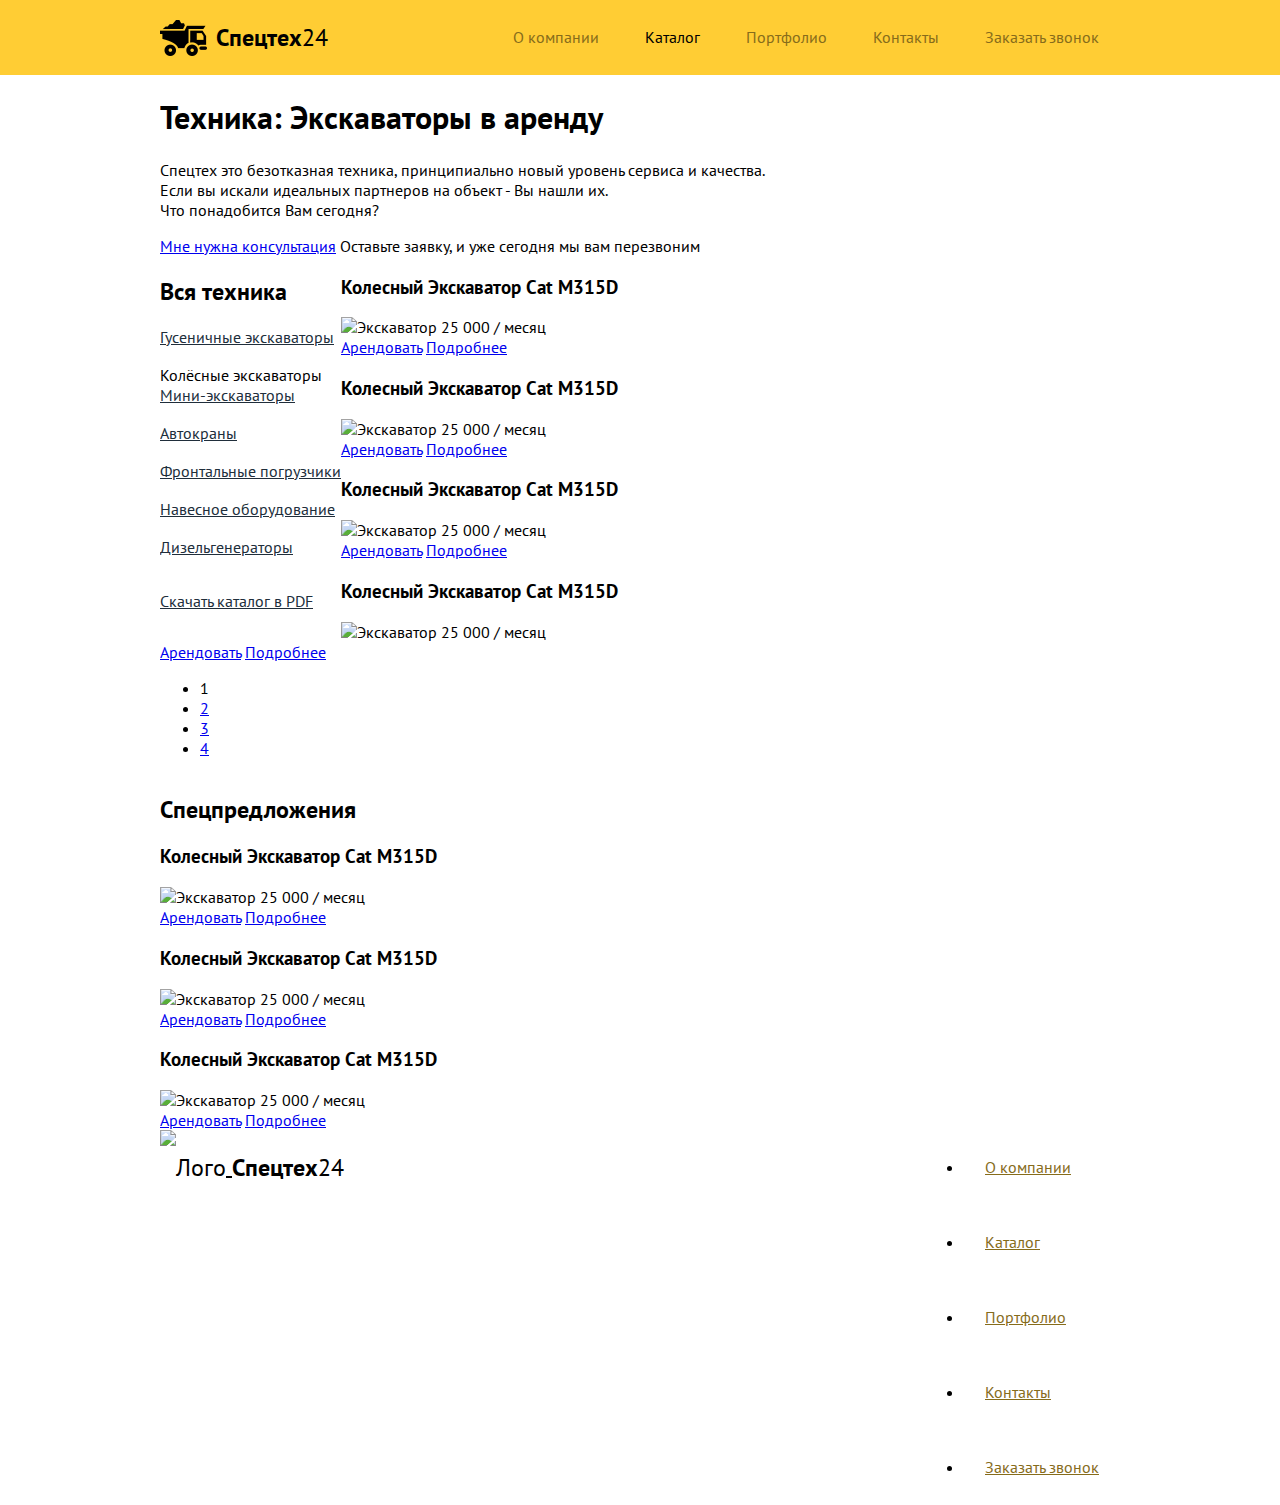
==== catalog.html @ e5db98d4 "rename contacts" ====
<!DOCTYPE html>
<html lang="en">
<head>
  <meta charset="UTF-8">
  <title>Index</title>
  <link rel="stylesheet" type="text/css" href="css/normalize.css">
  <link rel="stylesheet" type="text/css" href="css/style.css">
  <link href='https://fonts.googleapis.com/css?family=PT+Sans:400,700&subset=latin,cyrillic-ext' rel='stylesheet' type='text/css'>
</head>
<body>
	<header class="page-header">
		<div class="container">
			<a href="#" class="logo">
				<img class="logo-img" src="img/truck-logo.png" height="36" width="47" alt="Лого" />
      			<span class="logo-brand"><b>Спецтех</b>24</span>
			</a>
			<nav class="main-nav">
				<ul>
					<li><a href="#">О компании</a></li>
					<li><a href="#" class="link-active">Каталог</a></li>
					<li><a href="#">Портфолио</a></li>
					<li><a href="#">Контакты</a></li>
					<li><a href="#" class="btn btn-call">Заказать звонок</a></li>
				</ul>
			</nav>
		</div>
</header>
<main>
<div class="price-head">
	<div class="container">
		<h1 class="price-title">Техника: Экскаваторы в аренду</h1>
      	<p class="price-description">Спецтех это безотказная техника, принципиально новый уровень сервиса и качества.<br>
       		Если вы искали идеальных партнеров на объект - Вы нашли их.<br>
      		Что понадобится Вам сегодня?</p>
      	<a href="#" class="price-head-btn">Мне нужна консультация</a>
      	<span class="price-head-btn-subtext">Оставьте заявку, и уже сегодня мы вам перезвоним</span>
	</div>
</div>

<div class="price">
	<div class="container">
      <aside class="technic-menu">
        <h2 class="subtitle">Вся техника</h2>
        <ul>
          <li><a href="#">Гусеничные экскаваторы</a></li>
          <li><span class="link-active">Колёсные экскаваторы</span></li>
          <li><a href="#">Мини-экскаваторы</a></li>
          <li><a href="#">Автокраны</a></li>
          <li><a href="#">Фронтальные погрузчики</a></li>
          <li><a href="#">Навесное оборудование</a></li>
          <li><a href="#">Дизельгенераторы</a></li>
        </ul>
        <a href="#" class="technic-menu-btn">Скачать каталог в PDF</a>
      </aside>
      <div class="price-items">
      	<section class="price-item">
      		<h3 class="price-item-title">Колесный Экскаватор Cat M315D</h3>
          	<img src="#" alt="Экскаватор" class="sale-item-photo" />
          	<span class="price-item-price">25 000 </span><span class="price-item-price-m">/ месяц</span>
          	<div class="price-item-buttons">
          		<a href="#" class="price-item-btn1">Арендовать</a>
              	<a href="#" class="price-item-btn2">Подробнее</a>
          	</div>
      	</section>
        <section class="price-item">
      		<h3 class="price-item-title">Колесный Экскаватор Cat M315D</h3>
          	<img src="#" alt="Экскаватор" class="sale-item-photo" />
          	<span class="price-item-price">25 000 </span><span class="price-item-price-m">/ месяц</span>
          	<div class="price-item-buttons">
          		<a href="#" class="price-item-btn1">Арендовать</a>
              	<a href="#" class="price-item-btn2">Подробнее</a>
          	</div>
      	</section>
        <section class="price-item tag-new">
      		<h3 class="price-item-title">Колесный Экскаватор Cat M315D</h3>
          	<img src="#" alt="Экскаватор" class="sale-item-photo" />
          	<span class="price-item-price">25 000 </span><span class="price-item-price-m">/ месяц</span>
          	<div class="price-item-buttons">
          		<a href="#" class="price-item-btn1">Арендовать</a>
              	<a href="#" class="price-item-btn2">Подробнее</a>
          	</div>
      	</section>
        <section class="price-item">
      		<h3 class="price-item-title">Колесный Экскаватор Cat M315D</h3>
          	<img src="#" alt="Экскаватор" class="sale-item-photo" />
          	<span class="price-item-price">25 000 </span><span class="price-item-price-m">/ месяц</span>
          	<div class="price-item-buttons">
          		<a href="#" class="price-item-btn1">Арендовать</a>
              	<a href="#" class="price-item-btn2">Подробнее</a>
          	</div>
      	</section>
      </div>
      <div class="nav-price">
      	<ul>
      		<li><span class="link-active">1</span></li>
      		<li><a href="#">2</a></li>
      		<li><a href="#">3</a></li>
      		<li><a href="#">4</a></li>
      	</ul>
      </div> 
	</div>
</div>

<div class="sale">
	<div class="container">
		<h2 class="sale-title">Спецпредложения</h2>
      	<div class="sale-items">
      		<section class="sale-item tag-sale">
      			<h3 class="price-item-title">Колесный Экскаватор Cat M315D</h3>
              	<img src="#" alt="Экскаватор" class="sale-item-photo" />
              	<span class="price-item-price">25 000 </span><span class="price-item-price-m">/ месяц</span>
              	<div class="price-item-buttons">
          			<a href="#" class="price-item-btn1">Арендовать</a>
              		<a href="#" class="price-item-btn2">Подробнее</a>
          		</div>
      		</section>
          <section class="sale-item">
      			<h3 class="price-item-title">Колесный Экскаватор Cat M315D</h3>
              	<img src="#" alt="Экскаватор" class="sale-item-photo" />
              	<span class="price-item-price">25 000 </span><span class="price-item-price-m">/ месяц</span>
              	<div class="price-item-buttons">
          			<a href="#" class="price-item-btn1">Арендовать</a>
              		<a href="#" class="price-item-btn2">Подробнее</a>
          		</div>
      		</section>
          <section class="sale-item">
      			<h3 class="price-item-title">Колесный Экскаватор Cat M315D</h3>
              	<img src="#" alt="Экскаватор" class="sale-item-photo" />
              	<span class="price-item-price">25 000 </span><span class="price-item-price-m">/ месяц</span>
              	<div class="price-item-buttons">
          			<a href="#" class="price-item-btn1">Арендовать</a>
              		<a href="#" class="price-item-btn2">Подробнее</a>
          		</div>
      		</section>
      	</div>
	</div>
</div>
</main>

<footer class="page-footer">
	<div class="container">
		<a href="" class="logo">
			<img src="#" alt="Лого" class="logo-img-footer">
			<span class="logo-brand-footer">
				<b>Спецтех</b>24
			</span>
		</a>
		<nav class="main-nav">
			<ul>
				<li><a href="#">О компании</a></li>
				<li><a href="#">Каталог</a></li>
				<li><a href="#">Портфолио</a></li>
				<li><a href="#">Контакты</a></li>
				<li><a href="#" class="btn-order">Заказать звонок</a></li>
			</ul>
		</nav>
	</div>
</footer>
</body>
</html>
---- css/style.css ----
body {
    font-family: PT Sans;
}

header {
    background-color: #ffcd34;
}

.container {
    width: 960px;
    margin: 0 auto;
    overflow: hidden;
}

.logo {
    float: left;
    font-size: 24px;
    color: black;	
}

header a {
    text-decoration: none;
    color: black;
}

.logo img,
.logo span {
    display: inline-block;
    vertical-align: middle;	
    line-height: 75px;
}

.main-nav ul {
    margin: 0;
}

.logo-img {
    margin-right: 3px;
}

.main-nav {
    float: right;
}

header li {
    display: inline-block;
}

.main-nav li a {
    padding: 15px 19px;
    border: 2px solid transparent;
    line-height: 75px;
    color: #866c1b;
}

.main-nav li a:hover {
    border: 2px solid #bc9d36;
    color: black;
}

.main-nav li a:active {
    border: 2px solid #796e38;
    color: black;
}

.main-nav li .link-active {
    color: black;
}

.btn {
    padding: 18px 27px;

}

.btn-catalog {
    background-color: #ffe184;
    color: black !important;
}

.btn-catalog:hover {
    border: 2px solid transparent !important; 
    background-color: #ffecb2;	
}

.btn-catalog:active {
    background-color: #f6bf16;
}



.promo {
    background-image: url(../img/bgpromo.jpg) !important;
    background-repeat: no-repeat;
    -webkit-background-size: cover;
    background-size: cover;
    text-align: center;
    padding: 137px 0 117px;
}

.promo-slogan{
    font-size: 44px;
    color: white;
    text-transform: uppercase;
    font-weight: bold;
    margin: 0;
}

.promo-title {
    font-size: 20px;
    color: #cfcecc;
    font-weight: normal;
    margin: 0;
    margin-top: 20px;
    margin-bottom: 32px;
}

.btn-promo {
    color: white;
    text-decoration: none;
    font-weight: bold;
    padding: 12px 75px 12px 13px;
    border: 3px solid #ffcd34;
    background-image: url(../img/arrow_right_icon.png);
    background-repeat: no-repeat;
    background-position: 90% 50%;
    display: inline-block;
}

.btn-promo:hover {
    border: 3px solid #ffd966;
}

.btn-promo:active {
    border: 3px solid #ffe390;
}

.consult {
    padding: 27px 0 40px;
    background-color: #202e3b;
}

.consult-title {
    margin: 0;
    font-weight: normal;
    color: #ffcd34;
    margin-bottom: 30px;
}

.consult input {
    width: 198px;
    height: 42px;
    color: white;
    background-color: #202e3b;
    border: 2px solid #ffcd34;
    padding-left: 20px;
    margin-right: 20px
}

.btn-consult {
    padding: 13px 18px;
    background-color: #ffcd34;
    color: black;
}

.btn-consult:hover {
    background-color: #ffd966;
}

.btn-consult:active {
    background-color: #f6bf16;
}

.features {
    padding: 32px 0;
}

.features-item {
    width: 23.2%;
    margin-right: 20px;
    float: left;
    padding-left: 60px;
    font-size: 13px;
    -webkit-box-sizing: border-box;
    -moz-box-sizing: border-box;
    box-sizing: border-box;
}

.features-item:last-child {
    margin-right: 0;
}

.features-item-tool {
    background-image: url(../img/feat1.png);
    background-repeat: no-repeat;
    background-position: 0 50%;
}

.features-item-work {
    background-image: url(../img/feat2.png);
    background-repeat: no-repeat;
    background-position: 0 50%;
}

.features-item-fencing {
    background-image: url(../img/feat3.png);
    background-repeat: no-repeat;
    background-position: 0 50%;
}

.features-item-workman {
    background-image: url(../img/feat4.png);
    background-repeat: no-repeat;
    background-position: 0 50%;
}

.technic {
	background-color: #f3f3f3;
	padding: 20px 0 55px;
}

.technic-menu {
	display: inline-block;
	float: left;
}

.technic-menu ul {
	padding: 0;
}

.technic-menu a {
	list-style-type: none;
	color: #202e3b;
	font-size: 16px;
	margin-bottom: 18px;
	display: inline-block;
}

.deals {
	display: inline-block;
	vertical-align: top;
}

.deals-table li:first-child {
	margin: 126px;
}

.about {
	background-color: #202e3b;
	padding: 30px 0;
}

.about .subtitle {
	color: white;
}

/*!Жирность!!!*/
.about-number-normal {
	text-decoration: none;
}

.about-number {
	float: left;
	display: inline-block;
}

.about ul {
	padding: 0;
}

.about li {
	list-style-type: none;
}
/*Отсупы!!!*/
.about-digit {
	color: #f1b132;
	font-size: 38px;
	font-weight: bold;
	margin-right: 20px;
	padding-bottom: 11px;
}

.about li {
	color: #525b63;
	font-size: 18px;
	vertical-align: middle;
	font-weight: bold;
}

.about-number {
	display: inline-block;
	float: left;
	margin-right: 55px;
}
/*Проблема с расположением*/
.about-reviews img {
	float: left;
	margin-right: 23px;
	margin-bottom: 40px;
}

.about-reviews blockquote {
	color: white;
	font-style: italic;
}

.about-reviews cite {
	margin-top: 10px;
	color: #f1b132;
	font-weight: bold;
	font-style: normal;
	display: inline-block;
}

.about-reviews-item {
	
}
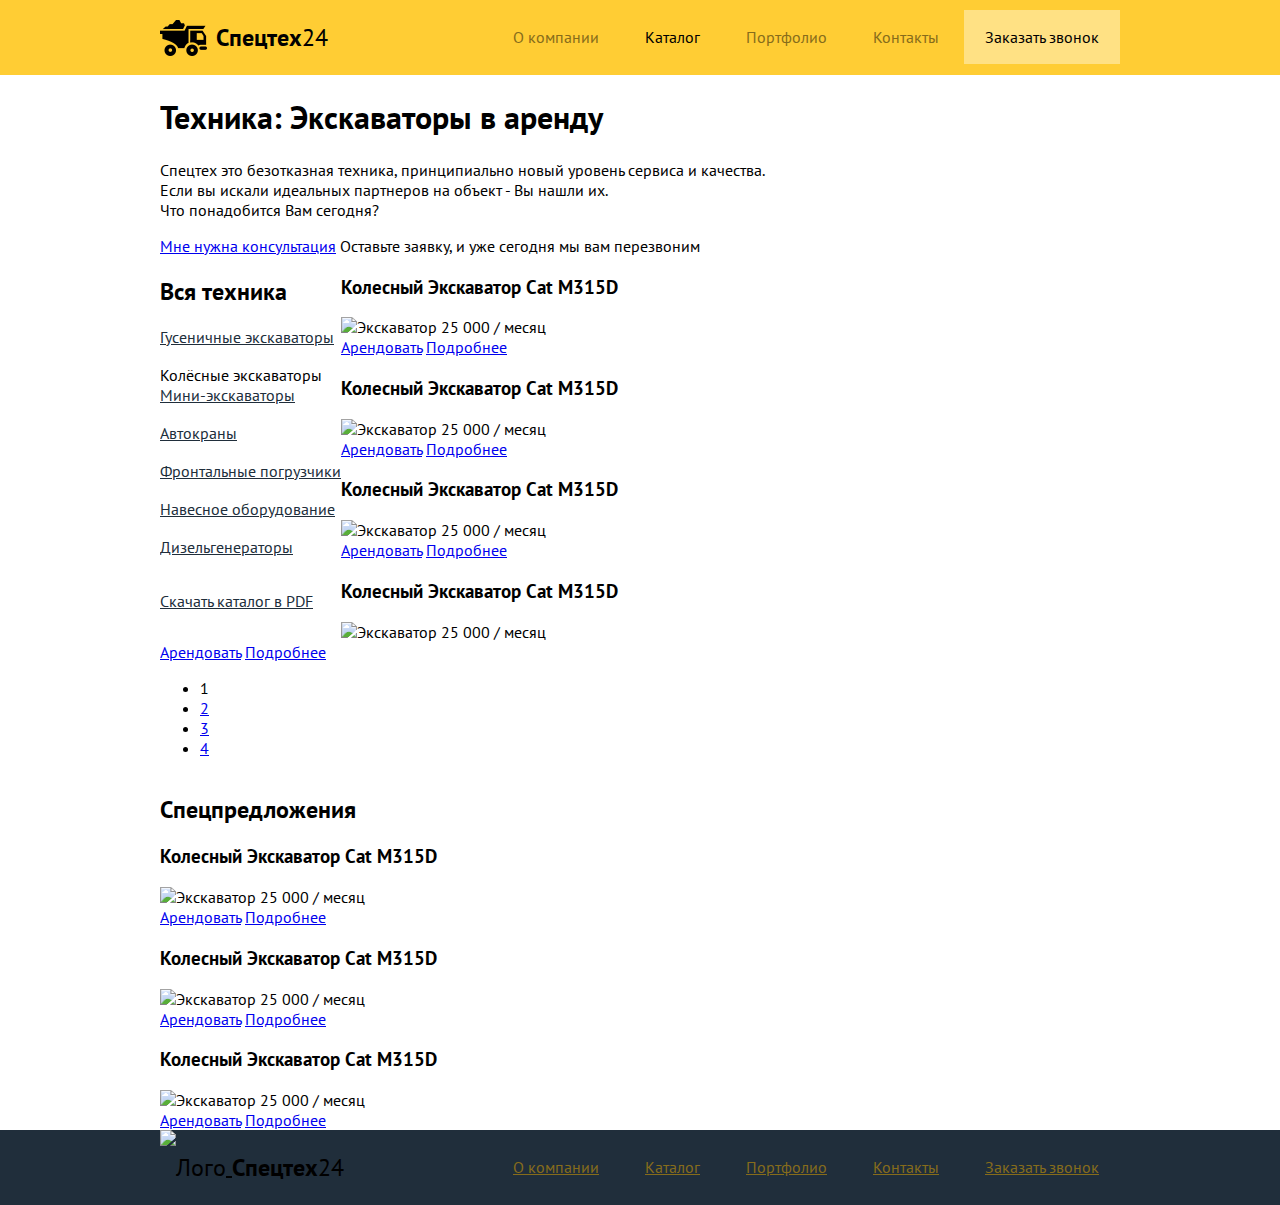
==== commit 6aaefcee: "fix header index" ====
--- a/catalog.html
+++ b/catalog.html
@@ -10,16 +10,16 @@
 <body>
 	<header class="page-header">
 		<div class="container">
-			<a href="#" class="logo">
+			<a href="index.html" class="logo">
 				<img class="logo-img" src="img/truck-logo.png" height="36" width="47" alt="Лого" />
       			<span class="logo-brand"><b>Спецтех</b>24</span>
 			</a>
 			<nav class="main-nav">
 				<ul>
-					<li><a href="#">О компании</a></li>
+					<li><a href="index.html">О компании</a></li>
 					<li><a href="#" class="link-active">Каталог</a></li>
-					<li><a href="#">Портфолио</a></li>
-					<li><a href="#">Контакты</a></li>
+					<li><a href="portfolio.html">Портфолио</a></li>
+					<li><a href="contacts.html">Контакты</a></li>
 					<li><a href="#" class="btn btn-call">Заказать звонок</a></li>
 				</ul>
 			</nav>
--- a/css/style.css
+++ b/css/style.css
@@ -72,17 +72,17 @@
 
 }
 
-.btn-catalog {
+.btn-call {
     background-color: #ffe184;
     color: black !important;
 }
 
-.btn-catalog:hover {
+.btn-call:hover {
     border: 2px solid transparent !important; 
     background-color: #ffecb2;	
 }
 
-.btn-catalog:active {
+.btn-call:active {
     background-color: #f6bf16;
 }
 
@@ -238,10 +238,35 @@
 .deals {
 	display: inline-block;
 	vertical-align: top;
-}
-
-.deals-table li:first-child {
-	margin: 126px;
+	margin-left: 68px;
+}
+
+.deals-table {
+
+}
+
+.deals-table td:first-child {
+	padding-right: 120px;
+}
+
+.deals-table td {
+	padding: 9px;
+	font-size: 16px;
+	padding: 8px;
+}
+
+.deals-table tr:first-child td {
+	font-weight: bold;
+	background-color: #dfdfdf;
+	padding-right: 60px;
+}
+
+.deals-table tr:nth-child(even) td {
+	background-color: #ffffff;
+}
+
+.deals-table td {
+
 }
 
 .about {
@@ -313,4 +338,105 @@
 
 .about-reviews-item {
 	
+}
+
+.map {
+	background-image: url(../img/map.png);
+	background-repeat: no-repeat;
+	background-position: center;
+	height: 500px;
+}
+
+.page-footer {
+	background-color: #202e3b;
+}
+
+.footer-logo {
+	float: left;
+}
+
+.footer-logo-img {
+	margin-right: 16px;
+}
+
+.footer-logo img,
+.footer-logo span {
+    display: inline-block;
+    vertical-align: middle;	
+    line-height: 75px;
+}
+
+.page-footer ul {
+    margin: 0;
+}
+
+.page-footer li {
+	display: inline-block;
+
+}
+
+.footer-logo-brand {
+	color: #ffcd34;
+	font-size: 24px;
+}
+
+.footer-main-nav ul {
+	float: right;
+}
+
+.footer-main-nav li:last-child a {
+	margin-left: 22px;
+}
+
+.footer-main-nav li a {
+    padding: 15px 19px;
+    border: 2px solid transparent;
+    line-height: 75px;
+    color: white;
+    text-decoration: none;
+}
+
+.footer-main-nav li a:hover {
+    border: 2px solid #636d76;
+    color: white;
+}
+
+.footer-main-nav li a:active {
+    border: 2px solid #a6abb1;
+    color: black;
+}
+
+
+
+
+.contact-map {
+	width: 620px;
+	height: 395px;
+	background-image: url(../img/map.png);
+	background-repeat: no-repeat;
+	background-position: center;	
+	float: left;
+}
+
+.contact-head h1 {
+	margin: 0;
+}
+
+.contact-head {
+	padding: 42px 0 45px 0;
+	background-image: url(../img/excavator_back.png);
+	background-repeat: repeat-x space;
+	background-position: center;
+}
+
+.contact-head-title {
+	float: left;
+	color: #ffcd34;
+	font-size: 26px;
+	font-weight: normal;
+}
+
+.contact-head-caption {
+	color: white;
+	font-size: 16px;
 }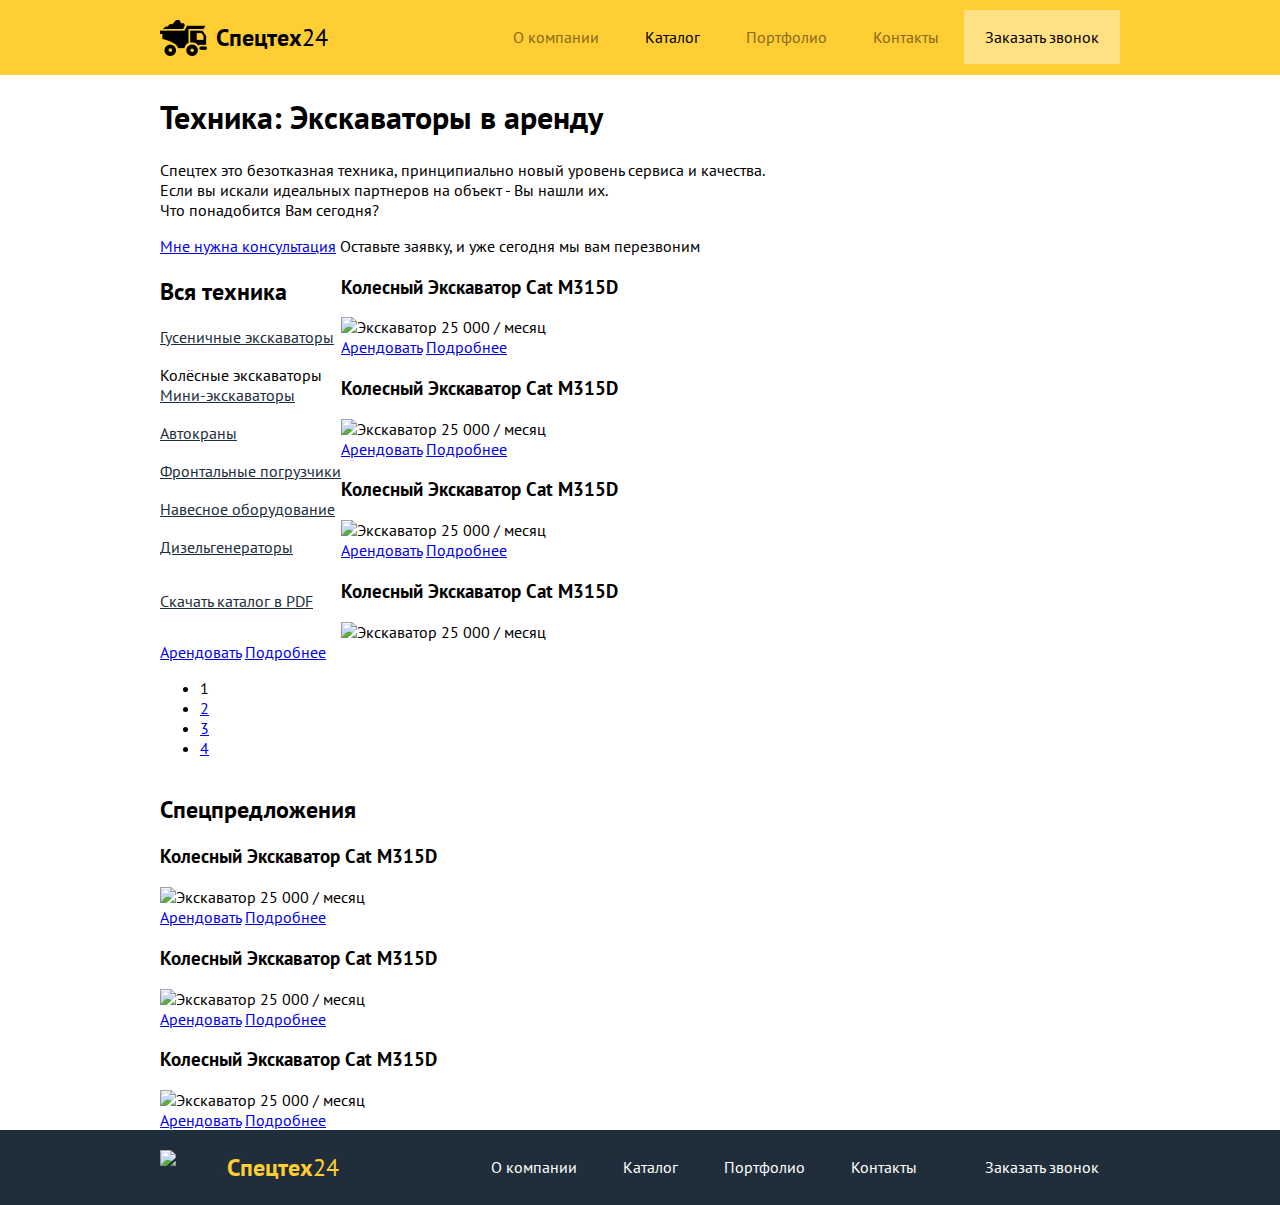
==== commit 2fa1f8d3: "fix index.html" ====
--- a/catalog.html
+++ b/catalog.html
@@ -2,7 +2,7 @@
 <html lang="en">
 <head>
   <meta charset="UTF-8">
-  <title>Index</title>
+  <title>Спецтех 24 | Каталог</title>
   <link rel="stylesheet" type="text/css" href="css/normalize.css">
   <link rel="stylesheet" type="text/css" href="css/style.css">
   <link href='https://fonts.googleapis.com/css?family=PT+Sans:400,700&subset=latin,cyrillic-ext' rel='stylesheet' type='text/css'>
@@ -139,19 +139,19 @@
 
 <footer class="page-footer">
 	<div class="container">
-		<a href="" class="logo">
-			<img src="#" alt="Лого" class="logo-img-footer">
-			<span class="logo-brand-footer">
+		<a href="" class="footer-logo">
+			<img src="img/truck_icon.png" height="36" width="47" alt="Лого" class="footer-logo-img">
+			<span class="footer-logo-brand">
 				<b>Спецтех</b>24
 			</span>
 		</a>
-		<nav class="main-nav">
+		<nav class="footer-main-nav">
 			<ul>
 				<li><a href="#">О компании</a></li>
 				<li><a href="#">Каталог</a></li>
 				<li><a href="#">Портфолио</a></li>
 				<li><a href="#">Контакты</a></li>
-				<li><a href="#" class="btn-order">Заказать звонок</a></li>
+				<li><a href="#" class="footer-btn-order">Заказать звонок</a></li>
 			</ul>
 		</nav>
 	</div>
--- a/css/style.css
+++ b/css/style.css
@@ -1,5 +1,5 @@
 body {
-    font-family: PT Sans;
+    font-family: PT Sans, sans-serif;
 }
 
 header {
@@ -51,6 +51,7 @@
     border: 2px solid transparent;
     line-height: 75px;
     color: #866c1b;
+    font-size: 16px;
 }
 
 .main-nav li a:hover {
@@ -257,11 +258,11 @@
 
 .deals-table tr:first-child td {
 	font-weight: bold;
-	background-color: #dfdfdf;
+	background-color: #dfdfdf !important;
 	padding-right: 60px;
 }
 
-.deals-table tr:nth-child(even) td {
+.deals-table tr:nth-child(odd) td {
 	background-color: #ffffff;
 }
 
@@ -320,12 +321,14 @@
 .about-reviews img {
 	float: left;
 	margin-right: 23px;
-	margin-bottom: 40px;
+	margin-bottom: 38px;
 }
 
 .about-reviews blockquote {
 	color: white;
 	font-style: italic;
+	font-size: 17px;
+	margin-top: 0;
 }
 
 .about-reviews cite {
@@ -337,14 +340,8 @@
 }
 
 .about-reviews-item {
-	
-}
-
-.map {
-	background-image: url(../img/map.png);
-	background-repeat: no-repeat;
-	background-position: center;
-	height: 500px;
+	width: 65%;
+	display: inline-block;
 }
 
 .page-footer {
@@ -407,7 +404,9 @@
 }
 
 
-
+.map {
+	height: 500px;
+}
 
 .contact-map {
 	width: 620px;
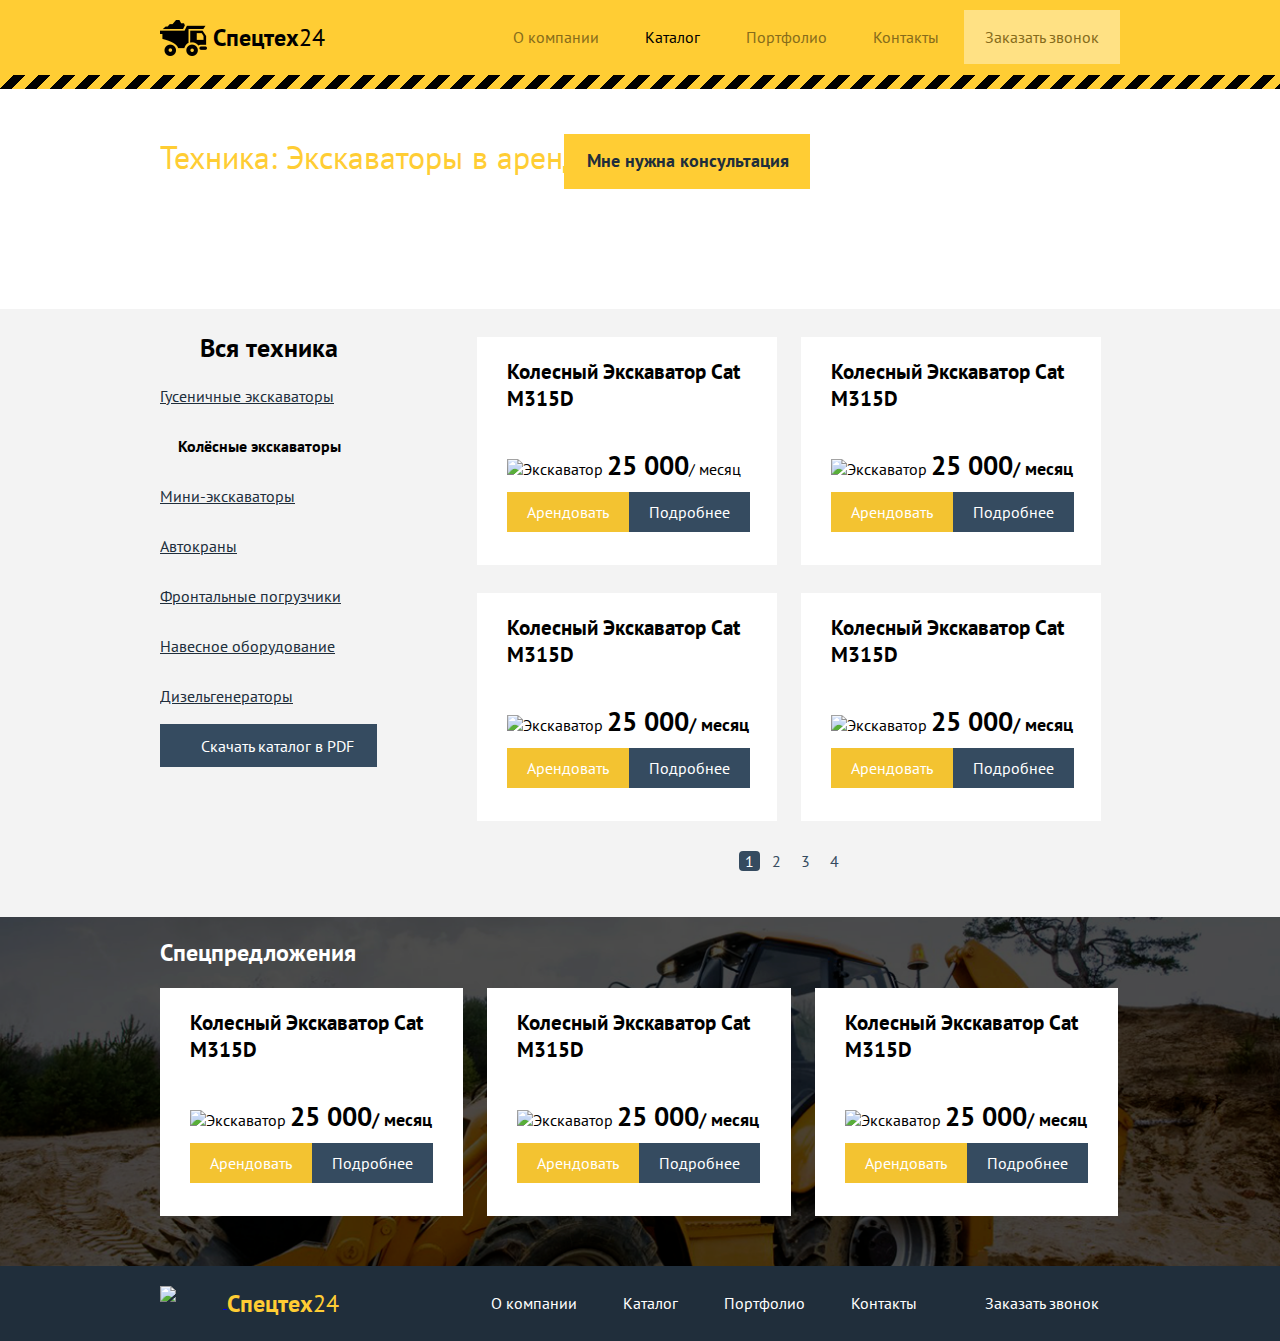
==== commit 4c338ad4: "fix catalog" ====
--- a/catalog.html
+++ b/catalog.html
@@ -8,153 +8,166 @@
   <link href='https://fonts.googleapis.com/css?family=PT+Sans:400,700&subset=latin,cyrillic-ext' rel='stylesheet' type='text/css'>
 </head>
 <body>
-	<header class="page-header">
-		<div class="container">
-			<a href="index.html" class="logo">
-				<img class="logo-img" src="img/truck-logo.png" height="36" width="47" alt="Лого" />
-      			<span class="logo-brand"><b>Спецтех</b>24</span>
-			</a>
-			<nav class="main-nav">
-				<ul>
-					<li><a href="index.html">О компании</a></li>
-					<li><a href="#" class="link-active">Каталог</a></li>
-					<li><a href="portfolio.html">Портфолио</a></li>
-					<li><a href="contacts.html">Контакты</a></li>
-					<li><a href="#" class="btn btn-call">Заказать звонок</a></li>
-				</ul>
-			</nav>
-		</div>
-</header>
+<!-- Header -->
+  <header class="page-header">
+    <div class="container">
+      <a href="index.html" class="page-header__logo">
+        <img class="page-header__logo__img" src="img/truck-logo.png" height="36" width="47" alt="Лого" />
+        <span class="page-header__logo__brand"><b>Спецтех</b>24</span>
+      </a>
+      <nav class="page-header__nav">
+        <ul>
+          <li><a href="index.html">О компании</a></li>
+          <li><a href="catalog.html" class="page-header--link-active">Каталог</a></li>
+          <li><a href="portfolio.html">Портфолио</a></li>
+          <li><a href="contacts.html">Контакты</a></li>
+          <li><a href="#" class="page-header__nav__button">Заказать звонок</a></li>
+        </ul>
+      </nav>
+    </div>
+  </header>
+<!-- Header -->
 <main>
+<!-- Price Header -->
 <div class="price-head">
-	<div class="container">
-		<h1 class="price-title">Техника: Экскаваторы в аренду</h1>
-      	<p class="price-description">Спецтех это безотказная техника, принципиально новый уровень сервиса и качества.<br>
-       		Если вы искали идеальных партнеров на объект - Вы нашли их.<br>
-      		Что понадобится Вам сегодня?</p>
-      	<a href="#" class="price-head-btn">Мне нужна консультация</a>
-      	<span class="price-head-btn-subtext">Оставьте заявку, и уже сегодня мы вам перезвоним</span>
-	</div>
+  <div class="container">
+    <h1 class="price__title">Техника: Экскаваторы в аренду</h1>
+        <p class="price__description">Спецтех это безотказная техника, принципиально новый уровень сервиса и качества.<br>
+          Если вы искали идеальных партнеров на объект - Вы нашли их.<br>
+          Что понадобится Вам сегодня?</p>
+        <a href="#" class="price__head__button">Мне нужна консультация</a>
+        <span class="price__head__button__subtext">Оставьте заявку, и уже сегодня<br>мы вам перезвоним</span>
+  </div>
 </div>
+<!-- Price Header -->
 
+<!-- Price menu -->
 <div class="price">
-	<div class="container">
-      <aside class="technic-menu">
-        <h2 class="subtitle">Вся техника</h2>
+  <div class="container">
+      <aside class="price__menu">
+        <h2 class="price__menu__subtitle">Вся техника</h2>
         <ul>
           <li><a href="#">Гусеничные экскаваторы</a></li>
-          <li><span class="link-active">Колёсные экскаваторы</span></li>
+          <li><span class="price__menu__link--active">Колёсные экскаваторы</span></li>
           <li><a href="#">Мини-экскаваторы</a></li>
           <li><a href="#">Автокраны</a></li>
           <li><a href="#">Фронтальные погрузчики</a></li>
           <li><a href="#">Навесное оборудование</a></li>
           <li><a href="#">Дизельгенераторы</a></li>
         </ul>
-        <a href="#" class="technic-menu-btn">Скачать каталог в PDF</a>
+        <a href="#" class="price__menu__button">Скачать каталог в PDF</a>
       </aside>
+<!-- Price menu -->
+<!-- Price items -->
       <div class="price-items">
-      	<section class="price-item">
-      		<h3 class="price-item-title">Колесный Экскаватор Cat M315D</h3>
-          	<img src="#" alt="Экскаватор" class="sale-item-photo" />
-          	<span class="price-item-price">25 000 </span><span class="price-item-price-m">/ месяц</span>
-          	<div class="price-item-buttons">
-          		<a href="#" class="price-item-btn1">Арендовать</a>
-              	<a href="#" class="price-item-btn2">Подробнее</a>
-          	</div>
-      	</section>
-        <section class="price-item">
-      		<h3 class="price-item-title">Колесный Экскаватор Cat M315D</h3>
-          	<img src="#" alt="Экскаватор" class="sale-item-photo" />
-          	<span class="price-item-price">25 000 </span><span class="price-item-price-m">/ месяц</span>
-          	<div class="price-item-buttons">
-          		<a href="#" class="price-item-btn1">Арендовать</a>
-              	<a href="#" class="price-item-btn2">Подробнее</a>
-          	</div>
-      	</section>
-        <section class="price-item tag-new">
-      		<h3 class="price-item-title">Колесный Экскаватор Cat M315D</h3>
-          	<img src="#" alt="Экскаватор" class="sale-item-photo" />
-          	<span class="price-item-price">25 000 </span><span class="price-item-price-m">/ месяц</span>
-          	<div class="price-item-buttons">
-          		<a href="#" class="price-item-btn1">Арендовать</a>
-              	<a href="#" class="price-item-btn2">Подробнее</a>
-          	</div>
-      	</section>
-        <section class="price-item">
-      		<h3 class="price-item-title">Колесный Экскаватор Cat M315D</h3>
-          	<img src="#" alt="Экскаватор" class="sale-item-photo" />
-          	<span class="price-item-price">25 000 </span><span class="price-item-price-m">/ месяц</span>
-          	<div class="price-item-buttons">
-          		<a href="#" class="price-item-btn1">Арендовать</a>
-              	<a href="#" class="price-item-btn2">Подробнее</a>
-          	</div>
-      	</section>
+        <section class="price__item">
+          <h3 class="price__item__title">Колесный Экскаватор Cat M315D</h3>
+            <img src="img/truck-catalog-item.png" height="142" width="219" alt="Экскаватор" class="sale__item__photo" />
+            <span class="price__item__price">25 000 </span><span class="price-item-price__m">/ месяц</span>
+            <div class="price__item__buttons">
+              <a href="#" class="price__item__button1">Арендовать</a>
+                <a href="#" class="price__item__button2">Подробнее</a>
+            </div>
+        </section>
+        <section class="price__item">
+          <h3 class="price__item__title">Колесный Экскаватор Cat M315D</h3>
+            <img src="img/truck-catalog-item.png" alt="Экскаватор" class="sale-item-photo" />
+            <span class="price__item__price">25 000 </span><span class="price__item__price__m">/ месяц</span>
+            <div class="price__item__buttons">
+                <a href="#" class="price__item__button1">Арендовать</a>
+                <a href="#" class="price__item__button2">Подробнее</a>
+            </div>
+        </section>
+        <section class="price__item">
+          <h3 class="price__item__title">Колесный Экскаватор Cat M315D</h3>
+            <img src="img/truck-catalog-item.png" alt="Экскаватор" class="sale-item-photo" />
+            <span class="price__item__price">25 000 </span><span class="price__item__price__m">/ месяц</span>
+            <div class="price-item__buttons">
+              <a href="#" class="price__item__button1">Арендовать</a>
+                <a href="#" class="price__item__button2">Подробнее</a>
+            </div>
+        </section>
+        <section class="price__item">
+          <h3 class="price__item__title">Колесный Экскаватор Cat M315D</h3>
+            <img src="img/truck-catalog-item.png" alt="Экскаватор" class="sale-item-photo" />
+            <span class="price__item__price">25 000 </span><span class="price__item__price__m">/ месяц</span>
+            <div class="price__item__buttons">
+              <a href="#" class="price__item__button1">Арендовать</a>
+                <a href="#" class="price__item__button2">Подробнее</a>
+            </div>
+        </section>
       </div>
+<!-- Price items -->
+<!-- Navigattion Price -->
       <div class="nav-price">
-      	<ul>
-      		<li><span class="link-active">1</span></li>
-      		<li><a href="#">2</a></li>
-      		<li><a href="#">3</a></li>
-      		<li><a href="#">4</a></li>
-      	</ul>
+        <ul>
+          <li><span class="nav-price-link-active">1</span></li>
+          <li><a href="#">2</a></li>
+          <li><a href="#">3</a></li>
+          <li><a href="#">4</a></li>
+        </ul>
       </div> 
-	</div>
+<!-- Navigattion Price -->
+  </div>
 </div>
 
+<!-- Sale -->
 <div class="sale">
-	<div class="container">
-		<h2 class="sale-title">Спецпредложения</h2>
-      	<div class="sale-items">
-      		<section class="sale-item tag-sale">
-      			<h3 class="price-item-title">Колесный Экскаватор Cat M315D</h3>
-              	<img src="#" alt="Экскаватор" class="sale-item-photo" />
-              	<span class="price-item-price">25 000 </span><span class="price-item-price-m">/ месяц</span>
-              	<div class="price-item-buttons">
-          			<a href="#" class="price-item-btn1">Арендовать</a>
-              		<a href="#" class="price-item-btn2">Подробнее</a>
-          		</div>
-      		</section>
+  <div class="container">
+    <h2 class="sale-title">Спецпредложения</h2>
+        <div class="sale-items">
           <section class="sale-item">
-      			<h3 class="price-item-title">Колесный Экскаватор Cat M315D</h3>
-              	<img src="#" alt="Экскаватор" class="sale-item-photo" />
-              	<span class="price-item-price">25 000 </span><span class="price-item-price-m">/ месяц</span>
-              	<div class="price-item-buttons">
-          			<a href="#" class="price-item-btn1">Арендовать</a>
-              		<a href="#" class="price-item-btn2">Подробнее</a>
-          		</div>
-      		</section>
+            <h3 class="price__item__title">Колесный Экскаватор Cat M315D</h3>
+                <img src="img/truck-catalog-item.png" height="142" width="219" alt="Экскаватор" class="sale-item-photo" />
+                <span class="price__item__price">25 000 </span><span class="price__item__price__m">/ месяц</span>
+                <div class="price__item__buttons">
+                <a href="#" class="price__item__button1">Арендовать</a>
+                  <a href="#" class="price__item__button2">Подробнее</a>
+              </div>
+          </section>
           <section class="sale-item">
-      			<h3 class="price-item-title">Колесный Экскаватор Cat M315D</h3>
-              	<img src="#" alt="Экскаватор" class="sale-item-photo" />
-              	<span class="price-item-price">25 000 </span><span class="price-item-price-m">/ месяц</span>
-              	<div class="price-item-buttons">
-          			<a href="#" class="price-item-btn1">Арендовать</a>
-              		<a href="#" class="price-item-btn2">Подробнее</a>
-          		</div>
-      		</section>
-      	</div>
-	</div>
+            <h3 class="price__item__title">Колесный Экскаватор Cat M315D</h3>
+                <img src="img/truck-catalog-item.png" alt="Экскаватор" class="sale-item-photo" />
+                <span class="price__item__price">25 000 </span><span class="price__item__price__m">/ месяц</span>
+                <div class="price__item__buttons">
+                <a href="#" class="price__item__button1">Арендовать</a>
+                  <a href="#" class="price__item__button2">Подробнее</a>
+              </div>
+          </section>
+          <section class="sale-item">
+            <h3 class="price__item__title">Колесный Экскаватор Cat M315D</h3>
+                <img src="img/truck-catalog-item.png" alt="Экскаватор" class="sale-item-photo" />
+                <span class="price__item__price">25 000 </span><span class="price__item__price__m">/ месяц</span>
+                <div class="price__item__buttons">
+                <a href="#" class="price__item__button1">Арендовать</a>
+                  <a href="#" class="price__item__button2">Подробнее</a>
+              </div>
+          </section>
+        </div>
+  </div>
 </div>
+<!-- Sale -->
 </main>
-
-<footer class="page-footer">
-	<div class="container">
-		<a href="" class="footer-logo">
-			<img src="img/truck_icon.png" height="36" width="47" alt="Лого" class="footer-logo-img">
-			<span class="footer-logo-brand">
-				<b>Спецтех</b>24
-			</span>
-		</a>
-		<nav class="footer-main-nav">
-			<ul>
-				<li><a href="#">О компании</a></li>
-				<li><a href="#">Каталог</a></li>
-				<li><a href="#">Портфолио</a></li>
-				<li><a href="#">Контакты</a></li>
-				<li><a href="#" class="footer-btn-order">Заказать звонок</a></li>
-			</ul>
-		</nav>
-	</div>
-</footer>
+<!-- Footer -->
+  <footer class="page-footer">
+    <div class="container">
+      <a href="index.html" class="page-footer__logo">
+        <img src="img/truck_icon.png" height="36" width="47" alt="Лого" class="page-footer__logo__img">
+        <span class="page-footer__logo__brand">
+          <b>Спецтех</b>24
+        </span>
+      </a>
+      <nav class="page-footer__nav">
+        <ul>
+          <li><a href="index.html">О компании</a></li>
+          <li><a href="catalog.html">Каталог</a></li>
+          <li><a href="portfolio.html">Портфолио</a></li>
+          <li><a href="contacts.html">Контакты</a></li>
+          <li><a href="contacts.html" class="footer-btn-order">Заказать звонок</a></li>
+        </ul>
+      </nav>
+    </div>
+  </footer>
+<!-- Footer -->
 </body>
 </html>--- a/css/style.css
+++ b/css/style.css
@@ -2,8 +2,23 @@
     font-family: PT Sans, sans-serif;
 }
 
+/*Header*/
 header {
     background-color: #ffcd34;
+    position: relative;
+    padding-bottom: 14px;
+}
+
+header:after {
+	content: "";
+    display: block;
+    position: absolute;
+    bottom: 0px;
+    left: 0;
+    height: 14px;
+    width: 100%;
+    background-image: linear-gradient(135deg, #ffcd34 35%, #000 35%, #000 65%, #ffcd34 65%);
+    background-size: 25px 14px;
 }
 
 .container {
@@ -12,7 +27,7 @@
     overflow: hidden;
 }
 
-.logo {
+.page-header__logo {
     float: left;
     font-size: 24px;
     color: black;	
@@ -23,14 +38,14 @@
     color: black;
 }
 
-.logo img,
-.logo span {
+.page-header__logo__img,
+.page-header__logo__brand {
     display: inline-block;
-    vertical-align: middle;	
+    vertical-align: middle;
     line-height: 75px;
 }
 
-.main-nav ul {
+.page-header__nav ul {
     margin: 0;
 }
 
@@ -38,15 +53,15 @@
     margin-right: 3px;
 }
 
-.main-nav {
+.page-header__nav {
     float: right;
 }
 
-header li {
+.page-header__nav li {
     display: inline-block;
 }
 
-.main-nav li a {
+.page-header__nav li a {
     padding: 15px 19px;
     border: 2px solid transparent;
     line-height: 75px;
@@ -54,41 +69,38 @@
     font-size: 16px;
 }
 
-.main-nav li a:hover {
+.page-header__nav li a:hover {
     border: 2px solid #bc9d36;
     color: black;
 }
 
-.main-nav li a:active {
+.page-header__nav li a:active {
     border: 2px solid #796e38;
     color: black;
 }
 
-.main-nav li .link-active {
+.page-header--link-active {
+    color: black !important;
+}
+
+.page-header__nav__button {
+    padding: 18px 27px;
+    background-color: #ffe184;
     color: black;
 }
 
-.btn {
-    padding: 18px 27px;
-
-}
-
-.btn-call {
-    background-color: #ffe184;
-    color: black !important;
-}
-
-.btn-call:hover {
+.page-header__nav__button:hover {
     border: 2px solid transparent !important; 
     background-color: #ffecb2;	
 }
 
-.btn-call:active {
+.page-header__nav__button:active {
     background-color: #f6bf16;
 }
-
-
-
+/*Header*/
+
+
+/*Promo*/
 .promo {
     background-image: url(../img/bgpromo.jpg) !important;
     background-repeat: no-repeat;
@@ -96,9 +108,10 @@
     background-size: cover;
     text-align: center;
     padding: 137px 0 117px;
-}
-
-.promo-slogan{
+    position: relative;
+}
+
+.promo__slogan{
     font-size: 44px;
     color: white;
     text-transform: uppercase;
@@ -106,7 +119,7 @@
     margin: 0;
 }
 
-.promo-title {
+.promo__title {
     font-size: 20px;
     color: #cfcecc;
     font-weight: normal;
@@ -115,7 +128,7 @@
     margin-bottom: 32px;
 }
 
-.btn-promo {
+.promo__button {
     color: white;
     text-decoration: none;
     font-weight: bold;
@@ -127,20 +140,37 @@
     display: inline-block;
 }
 
-.btn-promo:hover {
+.promo__btn:hover {
     border: 3px solid #ffd966;
 }
 
-.btn-promo:active {
+.promo__btn:active {
     border: 3px solid #ffe390;
 }
-
+/*Promo*/
+
+
+/*Consult*/
 .consult {
-    padding: 27px 0 40px;
+    padding: 40px 0 40px;
     background-color: #202e3b;
-}
-
-.consult-title {
+    position: relative;
+}
+
+.consult:before {
+	content: "";
+    display: block;
+    position: absolute;
+    bottom: 0;
+    left: 0;
+    top: 0;
+    height: 14px;
+    width: 100%;
+    background-image: linear-gradient(135deg, #ffcd34 35%, #000 35%, #000 65%, #ffcd34 65%);
+    background-size: 25px 14px;
+}
+
+.consult__title {
     margin: 0;
     font-weight: normal;
     color: #ffcd34;
@@ -157,25 +187,29 @@
     margin-right: 20px
 }
 
-.btn-consult {
-    padding: 13px 18px;
+.consult__button {
+    padding: 14px 18px;
     background-color: #ffcd34;
     color: black;
-}
-
-.btn-consult:hover {
+    border: none;
+}
+
+.consult__button:hover {
     background-color: #ffd966;
 }
 
-.btn-consult:active {
+.consult__button:active {
     background-color: #f6bf16;
 }
-
+/*Consult*/
+
+
+/*Features*/
 .features {
     padding: 32px 0;
 }
 
-.features-item {
+.features__item {
     width: 23.2%;
     margin-right: 20px;
     float: left;
@@ -186,49 +220,65 @@
     box-sizing: border-box;
 }
 
-.features-item:last-child {
+.features__item:last-child {
     margin-right: 0;
 }
 
-.features-item-tool {
+.features--tool {
     background-image: url(../img/feat1.png);
     background-repeat: no-repeat;
     background-position: 0 50%;
 }
 
-.features-item-work {
+.features--work {
     background-image: url(../img/feat2.png);
     background-repeat: no-repeat;
     background-position: 0 50%;
 }
 
-.features-item-fencing {
+.features--fencing {
     background-image: url(../img/feat3.png);
     background-repeat: no-repeat;
     background-position: 0 50%;
 }
 
-.features-item-workman {
+.features--workman {
     background-image: url(../img/feat4.png);
     background-repeat: no-repeat;
     background-position: 0 50%;
 }
-
+/*Features*/
+
+
+/*Price*/
 .technic {
 	background-color: #f3f3f3;
 	padding: 20px 0 55px;
-}
-
-.technic-menu {
-	display: inline-block;
-	float: left;
-}
-
-.technic-menu ul {
+	position: relative;
+}
+
+.technic:after {
+	content: "";
+    display: block;
+    position: absolute;
+    bottom: 0px;
+    left: 0;
+    height: 14px;
+    width: 100%;
+    background-image: linear-gradient(135deg, #ffcd34 35%, #000 35%, #000 65%, #ffcd34 65%);
+    background-size: 25px 14px;
+}
+
+.technic__menu {
+	display: inline-block;
+	float: left;
+}
+
+.technic__menu ul {
 	padding: 0;
 }
 
-.technic-menu a {
+.technic__menu a {
 	list-style-type: none;
 	color: #202e3b;
 	font-size: 16px;
@@ -236,55 +286,66 @@
 	display: inline-block;
 }
 
-.deals {
+.technic__deals {
 	display: inline-block;
 	vertical-align: top;
 	margin-left: 68px;
 }
 
-.deals-table {
-
-}
-
-.deals-table td:first-child {
+.technic__deals__table {
+
+}
+
+.technic__deals__table td:first-child {
 	padding-right: 120px;
 }
 
-.deals-table td {
+.technic__deals__table td {
 	padding: 9px;
 	font-size: 16px;
 	padding: 8px;
 }
 
-.deals-table tr:first-child td {
+.technic__deals__table tr:first-child td {
 	font-weight: bold;
 	background-color: #dfdfdf !important;
 	padding-right: 60px;
 }
 
-.deals-table tr:nth-child(odd) td {
+.technic__deals__table tr:nth-child(odd) td {
 	background-color: #ffffff;
 }
-
-.deals-table td {
-
-}
-
+/*Price*/
+
+
+/*Reviews*/
 .about {
 	background-color: #202e3b;
 	padding: 30px 0;
-}
-
-.about .subtitle {
-	color: white;
-}
-
-/*!Жирность!!!*/
-.about-number-normal {
-	text-decoration: none;
-}
-
-.about-number {
+	position: relative;
+}
+
+.about:after {
+	content: "";
+    display: block;
+    position: absolute;
+    bottom: 0px;
+    left: 0;
+    height: 14px;
+    width: 100%;
+    background-image: linear-gradient(135deg, #ffcd34 35%, #000 35%, #000 65%, #ffcd34 65%);
+    background-size: 25px 14px;
+}
+
+.about:before {
+
+}
+
+.about__number__subtitle {
+	color: white;
+}
+
+.about__number {
 	float: left;
 	display: inline-block;
 }
@@ -296,8 +357,8 @@
 .about li {
 	list-style-type: none;
 }
-/*Отсупы!!!*/
-.about-digit {
+
+.about__number__digit {
 	color: #f1b132;
 	font-size: 38px;
 	font-weight: bold;
@@ -312,26 +373,30 @@
 	font-weight: bold;
 }
 
-.about-number {
+.about__number {
 	display: inline-block;
 	float: left;
 	margin-right: 55px;
 }
-/*Проблема с расположением*/
-.about-reviews img {
+
+.about__reviews img {
 	float: left;
 	margin-right: 23px;
 	margin-bottom: 38px;
 }
 
-.about-reviews blockquote {
+.about__reviews__subtitle {
+	color: white;
+}
+
+.about__reviews blockquote {
 	color: white;
 	font-style: italic;
 	font-size: 17px;
 	margin-top: 0;
 }
 
-.about-reviews cite {
+.about__reviews cite {
 	margin-top: 10px;
 	color: #f1b132;
 	font-weight: bold;
@@ -339,25 +404,35 @@
 	display: inline-block;
 }
 
-.about-reviews-item {
+.about__reviews__item {
 	width: 65%;
 	display: inline-block;
 }
-
+/*Reviews*/
+
+
+/*Map*/
+.map {
+	height: 500px;
+}
+/*Map*/
+
+
+/*Footer*/
 .page-footer {
 	background-color: #202e3b;
 }
 
-.footer-logo {
-	float: left;
-}
-
-.footer-logo-img {
+.page-footer__logo {
+	float: left;
+}
+
+.page-footer__logo__img {
 	margin-right: 16px;
 }
 
-.footer-logo img,
-.footer-logo span {
+.page-footer__logo__img,
+.page-footer__logo__brand {
     display: inline-block;
     vertical-align: middle;	
     line-height: 75px;
@@ -372,20 +447,20 @@
 
 }
 
-.footer-logo-brand {
+.page-footer__logo__brand {
 	color: #ffcd34;
 	font-size: 24px;
 }
 
-.footer-main-nav ul {
+.page-footer__nav ul {
 	float: right;
 }
 
-.footer-main-nav li:last-child a {
+.page-footer__nav li:last-child a {
 	margin-left: 22px;
 }
 
-.footer-main-nav li a {
+.page-footer__nav li a {
     padding: 15px 19px;
     border: 2px solid transparent;
     line-height: 75px;
@@ -393,49 +468,531 @@
     text-decoration: none;
 }
 
-.footer-main-nav li a:hover {
+.page-footer__nav li a:hover {
     border: 2px solid #636d76;
     color: white;
 }
 
-.footer-main-nav li a:active {
+.page-footer__nav li a:active {
     border: 2px solid #a6abb1;
     color: black;
 }
-
-
-.map {
-	height: 500px;
-}
-
-.contact-map {
+/*Footer*/
+
+
+/*Contact*/
+.contact__map {
 	width: 620px;
 	height: 395px;
-	background-image: url(../img/map.png);
-	background-repeat: no-repeat;
-	background-position: center;	
-	float: left;
-}
-
-.contact-head h1 {
+	float: left;
+}
+
+.contact__head h1 {
 	margin: 0;
 }
 
-.contact-head {
-	padding: 42px 0 45px 0;
+.contact__head {
 	background-image: url(../img/excavator_back.png);
-	background-repeat: repeat-x space;
+	background-repeat: no-repeat;
+	background-size: cover;
 	background-position: center;
 }
 
-.contact-head-title {
+.contact__head__title {
 	float: left;
 	color: #ffcd34;
 	font-size: 26px;
 	font-weight: normal;
-}
-
-.contact-head-caption {
+    display: inline-block;
+    line-height: 100px;
+}
+
+.contact__head__caption {
 	color: white;
 	font-size: 16px;
-}+	display: inline-block;
+	margin: 0;
+	line-height: 100px;
+	padding-top: 3px;
+    padding-left: 17px;
+}
+
+.contact {
+	padding-top: 40px;
+	padding-bottom: 50px;
+	background-color: #f3f3f3;
+}
+
+.contact__head__btn {
+	display: inline-block;
+	float: right;
+	color: #202e3b;
+	background-color: #ffcd34;
+	font-size: 18px;
+	font-weight: bold;
+	text-decoration: none;
+	padding: 15px 20px 17px 21px;
+	vertical-align: middle;
+	margin-top: 29px;
+}
+
+.contact__feedback {
+	margin-left: 20px;
+	display: inline-block;
+	width: 300px;
+}
+
+.contact__number {
+	display: inline-block;
+	padding-left: 40px;
+	background-image: url(../img/grey-tel.png);
+	background-repeat: no-repeat;
+	background-position: 0 50%;
+	padding-bottom: 4px;
+	font-size: 18px;
+	font-weight: bold;
+	margin-bottom: 10px;
+}
+
+.contact__mail {
+	display: inline-block;
+	padding-left: 40px;
+	background-image: url(../img/grey-mail.png);
+	background-repeat: no-repeat;
+	background-position: 0 50%;
+	padding-bottom: 4px;
+	font-size: 18px;
+	font-weight: bold;
+	margin-bottom: 18px;
+}
+
+.contact__feedback__title {
+	display: inline-block;
+	font-size: 16px;
+	margin-bottom: 15px;
+}
+
+.contact__feedback__form input {
+	height: 34px;
+	width: 300px;
+	padding-left: 12px;
+	margin-bottom: 10px;
+	border: 1px solid #d5d5d5;
+}
+
+.contact__feedback textarea {
+	height: 85px;
+	width: 300px;
+	padding-left: 12px;
+	resize: none;
+	padding-top: 10px;
+	margin-bottom: 10px;
+	border: 1px solid #d5d5d5;
+
+}
+
+.contact__feedback__btn {
+	display: inline-block;
+	width: 316px;
+	line-height: 43px;
+	text-decoration: none;
+	text-align: center;
+	background-color: #354b60;
+	color: white;
+	font-size: 18px;
+}
+
+.reviews__title {
+	color: #202e3b;
+	font-size: 26px;
+}
+
+.reviews__item {
+	width: 23%;
+	display: inline-block;
+	float: left;
+	margin-right: 25px;
+	-webkit-box-sizing: border-box;
+	-moz-box-sizing: border-box;
+	box-sizing: border-box;
+}
+
+.reviews__item__img {
+	padding-left: 46px;
+	margin-bottom: 30px;
+}
+
+.reviews__item:last-child {
+	margin-right: 0;
+}
+
+.reviews__item blockquote {
+	margin: 0;
+	text-align: center;
+	font-size: 14px;
+	color: #202e3b;
+}
+
+.reviews__item cite {
+	text-align: center;
+	width: 213px;
+	display: inline-block;
+	font-weight: bold;
+	margin-top: 15px;
+	margin-bottom: 70px;
+}
+/*Contact*/
+
+
+/*Portfolio*/
+.portfolio {
+	background-image: url(../img/bg-caption-portfolio.png);
+	background-repeat: no-repeat;
+	-webkit-background-size: cover;
+	background-size: cover;
+}
+
+.portfolio__title {
+	font-size: 24px;
+	color: #ffcd34;
+	line-height: 102px;
+	float: left;
+	display: inline-block;
+	font-weight: normal;
+}
+
+.portfolio__nav ul {
+	float: right;
+}
+
+.portfolio__nav li {
+    display: inline-block;
+	padding-right: 40px;
+}
+
+.portfolio__nav li a {
+	line-height: 102px; //102 160 495
+	color: white;
+	font-size: 16px;
+	color: white;
+}
+
+.portfolio__nav li:last-child {
+	padding: 0;
+}
+
+.first {
+	background-image: url(../img/portfolio-1.png);
+	background-repeat: no-repeat;
+	-webkit-background-size: cover;
+	background-size: cover;
+}
+
+.second {
+    background-image: url(..//img/portfolio-2.png);
+    background-repeat: no-repeat;
+	-webkit-background-size: cover;
+	background-size: cover;
+}
+
+.third {
+    background-image: url(../img/portfolio-3.png);
+    background-repeat: no-repeat;
+	-webkit-background-size: cover;
+	background-size: cover;
+}
+
+.portfolio__item {
+	height: 495px;
+	position: relative;
+}
+
+.portfolio__item:before {
+    content: "";
+    background-color: black;
+    height: 10px;
+    width: 100%;
+    position: absolute;
+}
+
+.portfolio__item__info {
+	margin-top: 102px;
+	height: 245px;
+	width: 322px;
+	display: inline-block;
+	background-color: white;
+}
+
+.portfolio__item__name {
+	color: #202e3b;
+	font-size: 20px;
+	margin-left: 20px;
+}
+
+.portfolio__item__caption {
+	margin-left: 20px;
+	color: #202e3b;
+	font-size: 14px;
+}
+
+.portfolio__item__btn {
+	background-color: #ffcd34;
+	color: #1d333f;
+	padding: 15px 37px 15px 17px;
+	margin-left: 17px;
+	font-size: 15px;
+	font-weight: bold;
+	text-decoration: none;
+	background-image: url(../img/arrow_right_icon-blue.png);
+	background-repeat: no-repeat;
+	background-position: 85% 50%;
+	margin-top: 5px;
+	display: inline-block;
+}
+/*Portfolio*/
+
+/*Catalog*/
+.price-head {
+	background-image: url(../img/bg-catalog-caption.png);
+	background-repeat: no-repeat;
+	-webkit-background-size: cover;
+	background-size: cover;
+	position: relative;
+}
+
+.price__title {
+	color: #ffcd34;
+	font-weight: normal;
+	margin-top: 47px;
+	display: inline-block;
+}
+
+.price__description {
+	color: white;
+	margin: 0;
+	margin-bottom: 50px;
+	display: inline-block;
+	float: left;
+}
+
+.price__head__button {
+	padding: 15px 21px 17px 23px;
+	display: inline-block;
+	color: #202e3b;
+	font-size: 18px;
+	background-color: #ffcd34;
+	font-weight: bold;
+	text-decoration: none;
+	margin-bottom: 20px;
+	margin-left: 268px;
+	float: right;
+	position: absolute;
+	right: 470px;
+	top: 45px;
+}
+
+.price__head__button__subtext {
+	font-size: 16px;
+	color: white;
+	position: absolute;
+	bottom: 60px;
+	right: 495px;
+
+}
+
+.price {
+	background-color: #f3f3f3;
+	position: relative;
+}
+
+.price__menu__subtitle {
+	color: black;
+	font-weight: bold;
+	font-size: 26px;
+	padding-left: 40px;
+	background-image: url(../img/truck-icon-catalog.png);
+	background-repeat: no-repeat;
+	background-position: 0 50%;
+}
+
+.price__menu__link--active {
+	padding-left: 18px;
+	background-image: url(../img/catalog-link-active.png);
+	background-repeat: no-repeat;
+	background-position: 0 50%;
+	font-weight: bold;
+	color: black;
+}
+
+.technic-menu {
+	display: inline-block;
+	float: left;
+	margin-right: 80px;
+}
+
+.price li a {
+	margin: 0;
+}
+
+.price li {
+	margin-bottom: 30px;
+}
+
+.price__menu__button {
+	padding: 12px 23px 11px 41px;
+	background-image: url(../img/download_icon.png);
+	background-repeat: no-repeat;
+	background-position: 5% 50%;
+	background-color: #354b60;
+	color: white !important;
+	text-decoration: none;
+}
+
+.price__item {
+    margin-top: 28px;
+    display: inline-block;
+    background-color: white;
+    width: 300px;
+    margin-left: 20px;
+    padding-bottom: 33px;
+    padding-left: 30px;
+    -webkit-box-sizing: border-box;
+    -moz-box-sizing: border-box;
+    box-sizing: border-box;
+}
+
+.price__item__title {
+	font-size: 21px;
+	font-weight: bold;
+	width: 300px;
+}
+
+.price__item__price {
+    font-size: 27px;
+    font-weight: bold;
+    margin: 15px 0 10px;
+    display: inline-block;
+}
+
+.price__item__price__m {
+    font-weight: bold;
+    font-size: 18px;
+}
+
+.price__item__button1 {
+	padding: 10px 20px;
+    color: #fff;
+    font-size: 16px;
+    text-decoration: none;
+    display: table-cell;
+    vertical-align: middle;
+    background-color: #f3c331;
+}
+
+.price__item__button2 {
+	padding: 10px 20px;
+    color: #fff;
+    font-size: 16px;
+    text-decoration: none;
+    display: table-cell;
+    vertical-align: middle;
+    background-color: #354b60;
+}
+
+.price__item__buttons {
+	font-size: 0;
+    text-align: center;
+    display: table-row;
+    margin: 50px;
+}
+
+.price .nav-price ul li {
+	display: inline-block;	
+}
+
+.nav-price li a {
+	padding: 0 6px;
+	color: #354b60;
+	font-size: 16px;
+	text-decoration: none;
+	border: 2px solid transparent;
+}
+
+.nav-price li a:hover {
+	border: 2px solid #9aa5af;
+	border-radius: 4px;
+}
+
+.nav-price li a:active {
+	border: 2px solid #354b60;
+	border-radius: 4px;
+}
+
+.nav-price-link-active {
+	background-color: #354b60;
+	font-size: 16px;
+	padding: 0 6px;
+	color: white;
+	border-radius: 4px;
+}
+
+.nav-price {
+	text-align: center;
+	margin-left: 266px;
+	margin-top: 30px;
+}
+
+.sale {
+	background-image: url(../img/bg-catalog-spec.png);
+	background-repeat: no-repeat;
+	-webkit-background-size: cover;
+	background-size: cover;
+}
+
+.sale-title {
+	color: white;
+}
+
+.sale-item {
+	background-color: white;
+	display: inline-block;
+	width: 31.6%;
+	margin-right: 20px;
+	margin-bottom: 50px;
+    padding-bottom: 33px;
+    padding-left: 30px;
+    -webkit-box-sizing: border-box;
+    -moz-box-sizing: border-box;
+    box-sizing: border-box;
+}
+
+.sale-item:last-child {
+	margin-right: 0;
+}
+
+.sale-item:after {
+	content: "";
+	position: absolute;
+  	transform: rotate(45deg);
+	background-image: url(../img/sale.png);
+	background-repeat: no-repeat;
+}
+
+.price__menu {
+	display: inline-block;
+	float: left;
+	margin-right: 80px;
+}
+
+.price__menu ul {
+	padding: 0;
+}
+
+.price__menu li {
+	list-style-type: none;
+}
+
+.price__menu li a {
+	color: #202e3b;
+}
+/*Catalog*/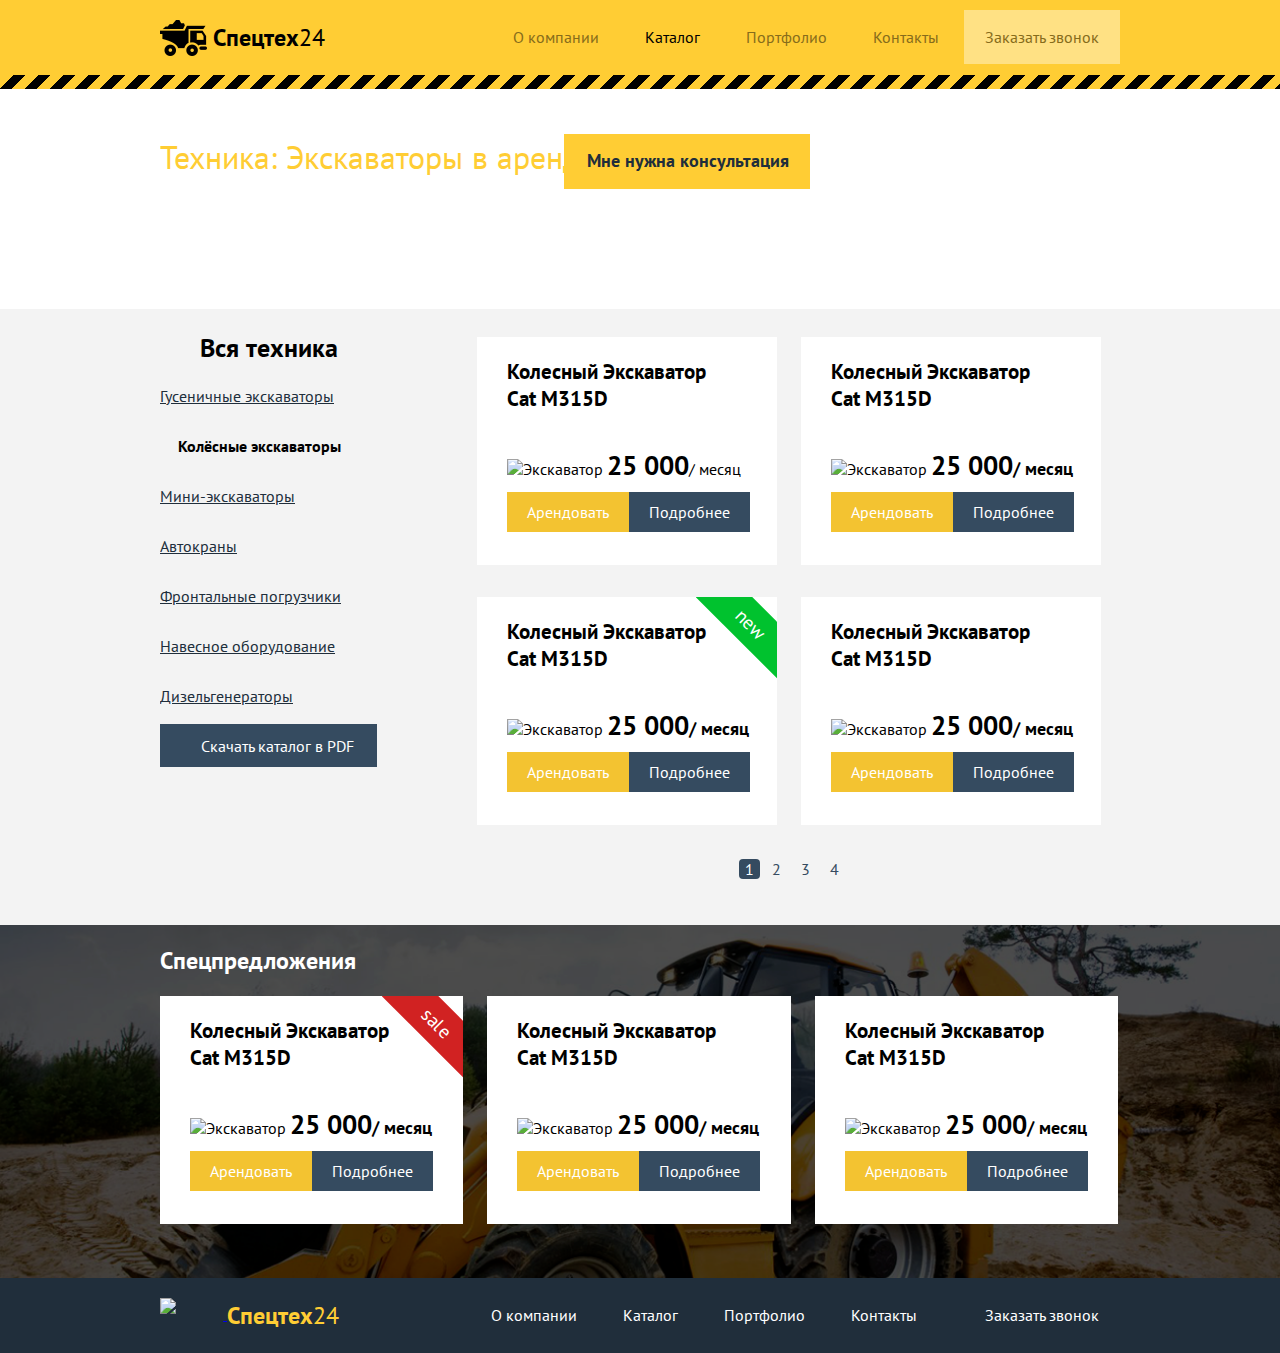
==== commit abcefd08: "add tags new and sale" ====
--- a/catalog.html
+++ b/catalog.html
@@ -61,7 +61,7 @@
 <!-- Price items -->
       <div class="price-items">
         <section class="price__item">
-          <h3 class="price__item__title">Колесный Экскаватор Cat M315D</h3>
+          <h3 class="price__item__title">Колесный Экскаватор<br> Cat M315D</h3>
             <img src="img/truck-catalog-item.png" height="142" width="219" alt="Экскаватор" class="sale__item__photo" />
             <span class="price__item__price">25 000 </span><span class="price-item-price__m">/ месяц</span>
             <div class="price__item__buttons">
@@ -70,7 +70,7 @@
             </div>
         </section>
         <section class="price__item">
-          <h3 class="price__item__title">Колесный Экскаватор Cat M315D</h3>
+          <h3 class="price__item__title">Колесный Экскаватор<br> Cat M315D</h3>
             <img src="img/truck-catalog-item.png" alt="Экскаватор" class="sale-item-photo" />
             <span class="price__item__price">25 000 </span><span class="price__item__price__m">/ месяц</span>
             <div class="price__item__buttons">
@@ -79,7 +79,8 @@
             </div>
         </section>
         <section class="price__item">
-          <h3 class="price__item__title">Колесный Экскаватор Cat M315D</h3>
+          <span class = "tag-new">new</span>
+          <h3 class="price__item__title">Колесный Экскаватор<br> Cat M315D</h3>
             <img src="img/truck-catalog-item.png" alt="Экскаватор" class="sale-item-photo" />
             <span class="price__item__price">25 000 </span><span class="price__item__price__m">/ месяц</span>
             <div class="price-item__buttons">
@@ -88,7 +89,7 @@
             </div>
         </section>
         <section class="price__item">
-          <h3 class="price__item__title">Колесный Экскаватор Cat M315D</h3>
+          <h3 class="price__item__title">Колесный Экскаватор<br> Cat M315D</h3>
             <img src="img/truck-catalog-item.png" alt="Экскаватор" class="sale-item-photo" />
             <span class="price__item__price">25 000 </span><span class="price__item__price__m">/ месяц</span>
             <div class="price__item__buttons">
@@ -117,7 +118,8 @@
     <h2 class="sale-title">Спецпредложения</h2>
         <div class="sale-items">
           <section class="sale-item">
-            <h3 class="price__item__title">Колесный Экскаватор Cat M315D</h3>
+            <span class="tag-sale">sale</span>
+            <h3 class="price__item__title">Колесный Экскаватор<br> Cat M315D</h3>
                 <img src="img/truck-catalog-item.png" height="142" width="219" alt="Экскаватор" class="sale-item-photo" />
                 <span class="price__item__price">25 000 </span><span class="price__item__price__m">/ месяц</span>
                 <div class="price__item__buttons">
@@ -126,7 +128,7 @@
               </div>
           </section>
           <section class="sale-item">
-            <h3 class="price__item__title">Колесный Экскаватор Cat M315D</h3>
+            <h3 class="price__item__title">Колесный Экскаватор<br> Cat M315D</h3>
                 <img src="img/truck-catalog-item.png" alt="Экскаватор" class="sale-item-photo" />
                 <span class="price__item__price">25 000 </span><span class="price__item__price__m">/ месяц</span>
                 <div class="price__item__buttons">
@@ -135,7 +137,7 @@
               </div>
           </section>
           <section class="sale-item">
-            <h3 class="price__item__title">Колесный Экскаватор Cat M315D</h3>
+            <h3 class="price__item__title">Колесный Экскаватор<br> Cat M315D</h3>
                 <img src="img/truck-catalog-item.png" alt="Экскаватор" class="sale-item-photo" />
                 <span class="price__item__price">25 000 </span><span class="price__item__price__m">/ месяц</span>
                 <div class="price__item__buttons">
--- a/css/style.css
+++ b/css/style.css
@@ -856,6 +856,8 @@
     margin-left: 20px;
     padding-bottom: 33px;
     padding-left: 30px;
+    overflow: hidden;
+    position: relative;
     -webkit-box-sizing: border-box;
     -moz-box-sizing: border-box;
     box-sizing: border-box;
@@ -954,6 +956,8 @@
 }
 
 .sale-item {
+	position: relative;
+	overflow: hidden;
 	background-color: white;
 	display: inline-block;
 	width: 31.6%;
@@ -995,4 +999,34 @@
 .price__menu li a {
 	color: #202e3b;
 }
-/*Catalog*/+/*Catalog*/
+
+/*Tags*/
+.tag-new {
+	position: absolute;
+  	transform: rotate(45deg);
+  	right: -32px;
+  	top: 7px;
+  	display: block;
+  	text-align: center;
+  	background-color: #00c22e;
+  	color: #fff;
+  	width: 100px;
+  	padding: 8px;
+  	font-size: 19px;
+}
+
+.tag-sale {
+	position: absolute;
+  	transform: rotate(45deg);
+  	right: -32px;
+  	top: 7px;
+  	display: block;
+  	text-align: center;
+  	background-color: #d12222;
+  	color: #fff;
+  	width: 100px;
+  	padding: 8px;
+  	font-size: 19px;
+}
+/*Tags*/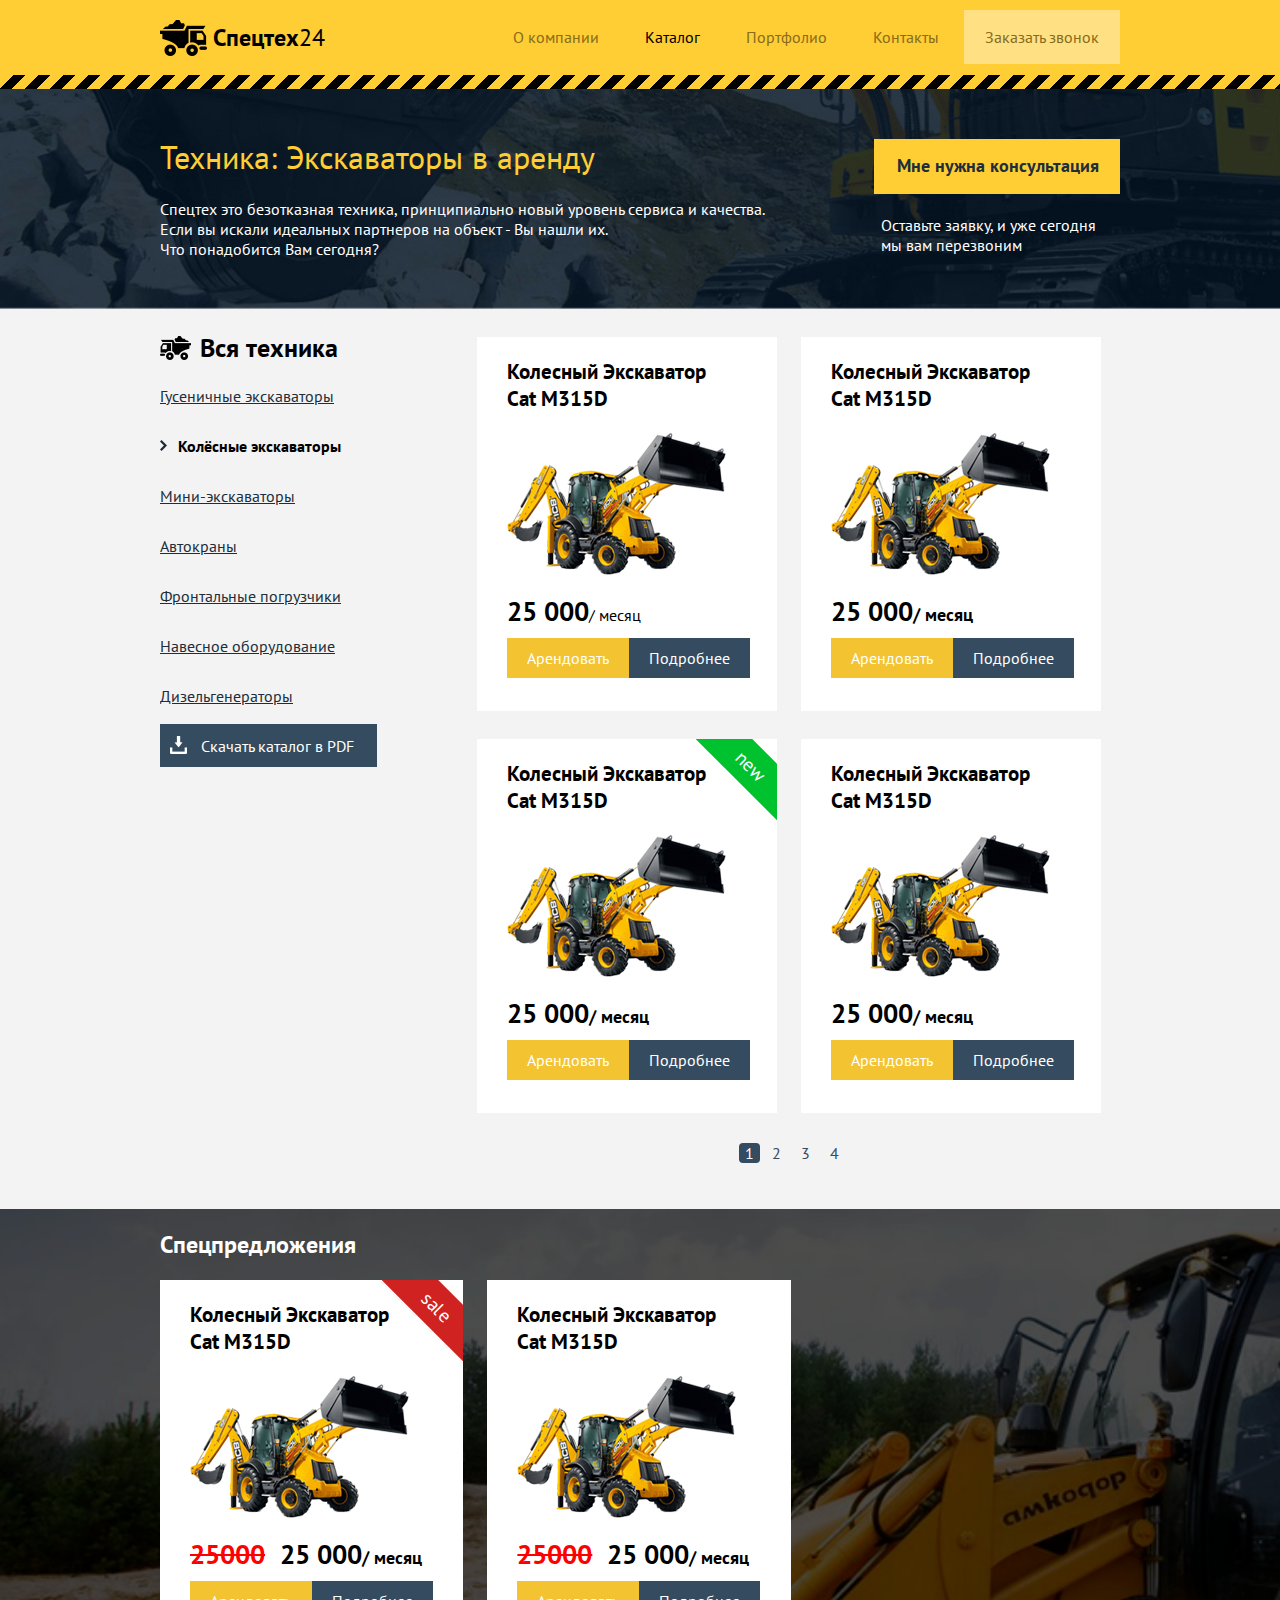
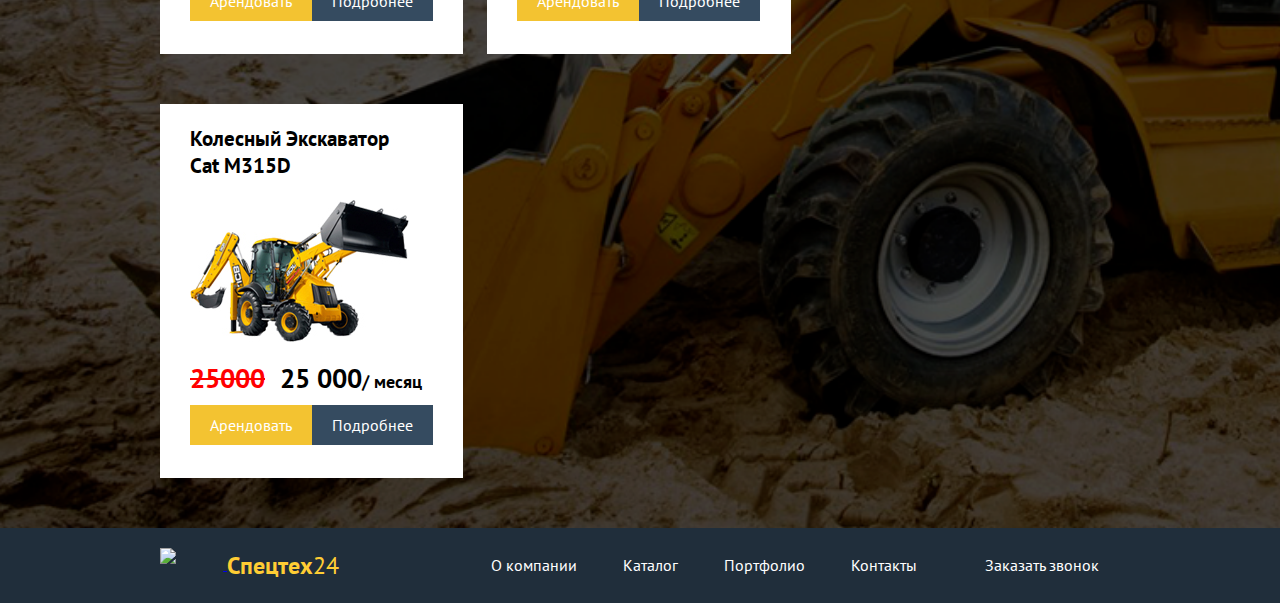
==== commit d4f93b70: "fix" ====
--- a/catalog.html
+++ b/catalog.html
@@ -1,5 +1,5 @@
 <!DOCTYPE html>
-<html lang="en">
+<html lang="ru">
 <head>
   <meta charset="UTF-8">
   <title>Спецтех 24 | Каталог</title>
@@ -36,7 +36,7 @@
           Если вы искали идеальных партнеров на объект - Вы нашли их.<br>
           Что понадобится Вам сегодня?</p>
         <a href="#" class="price__head__button">Мне нужна консультация</a>
-        <span class="price__head__button__subtext">Оставьте заявку, и уже сегодня<br>мы вам перезвоним</span>
+        <p class="price__head__button__subtext">Оставьте заявку, и уже сегодня<br>мы вам перезвоним</p>
   </div>
 </div>
 <!-- Price Header -->
@@ -62,7 +62,7 @@
       <div class="price-items">
         <section class="price__item">
           <h3 class="price__item__title">Колесный Экскаватор<br> Cat M315D</h3>
-            <img src="img/truck-catalog-item.png" height="142" width="219" alt="Экскаватор" class="sale__item__photo" />
+            <img src="img/truck-catalog-item.jpg" height="142" width="219" alt="Экскаватор" class="sale__item__photo" />
             <span class="price__item__price">25 000 </span><span class="price-item-price__m">/ месяц</span>
             <div class="price__item__buttons">
               <a href="#" class="price__item__button1">Арендовать</a>
@@ -71,7 +71,7 @@
         </section>
         <section class="price__item">
           <h3 class="price__item__title">Колесный Экскаватор<br> Cat M315D</h3>
-            <img src="img/truck-catalog-item.png" alt="Экскаватор" class="sale-item-photo" />
+            <img src="img/truck-catalog-item.jpg" alt="Экскаватор" class="sale-item-photo" />
             <span class="price__item__price">25 000 </span><span class="price__item__price__m">/ месяц</span>
             <div class="price__item__buttons">
                 <a href="#" class="price__item__button1">Арендовать</a>
@@ -81,7 +81,7 @@
         <section class="price__item">
           <span class = "tag-new">new</span>
           <h3 class="price__item__title">Колесный Экскаватор<br> Cat M315D</h3>
-            <img src="img/truck-catalog-item.png" alt="Экскаватор" class="sale-item-photo" />
+            <img src="img/truck-catalog-item.jpg" alt="Экскаватор" class="sale-item-photo" />
             <span class="price__item__price">25 000 </span><span class="price__item__price__m">/ месяц</span>
             <div class="price-item__buttons">
               <a href="#" class="price__item__button1">Арендовать</a>
@@ -90,7 +90,7 @@
         </section>
         <section class="price__item">
           <h3 class="price__item__title">Колесный Экскаватор<br> Cat M315D</h3>
-            <img src="img/truck-catalog-item.png" alt="Экскаватор" class="sale-item-photo" />
+            <img src="img/truck-catalog-item.jpg" alt="Экскаватор" class="sale-item-photo" />
             <span class="price__item__price">25 000 </span><span class="price__item__price__m">/ месяц</span>
             <div class="price__item__buttons">
               <a href="#" class="price__item__button1">Арендовать</a>
@@ -120,8 +120,8 @@
           <section class="sale-item">
             <span class="tag-sale">sale</span>
             <h3 class="price__item__title">Колесный Экскаватор<br> Cat M315D</h3>
-                <img src="img/truck-catalog-item.png" height="142" width="219" alt="Экскаватор" class="sale-item-photo" />
-                <span class="price__item__price">25 000 </span><span class="price__item__price__m">/ месяц</span>
+                <img src="img/truck-catalog-item.jpg" height="142" width="219" alt="Экскаватор" class="sale-item-photo" />
+                <span class="price__item__price--old">25000</span><span class="price__item__price">25 000 </span><span class="price__item__price__m">/ месяц</span>
                 <div class="price__item__buttons">
                 <a href="#" class="price__item__button1">Арендовать</a>
                   <a href="#" class="price__item__button2">Подробнее</a>
@@ -129,8 +129,8 @@
           </section>
           <section class="sale-item">
             <h3 class="price__item__title">Колесный Экскаватор<br> Cat M315D</h3>
-                <img src="img/truck-catalog-item.png" alt="Экскаватор" class="sale-item-photo" />
-                <span class="price__item__price">25 000 </span><span class="price__item__price__m">/ месяц</span>
+                <img src="img/truck-catalog-item.jpg" alt="Экскаватор" class="sale-item-photo" />
+                <span class="price__item__price--old">25000</span><span class="price__item__price">25 000 </span><span class="price__item__price__m">/ месяц</span>
                 <div class="price__item__buttons">
                 <a href="#" class="price__item__button1">Арендовать</a>
                   <a href="#" class="price__item__button2">Подробнее</a>
@@ -138,8 +138,8 @@
           </section>
           <section class="sale-item">
             <h3 class="price__item__title">Колесный Экскаватор<br> Cat M315D</h3>
-                <img src="img/truck-catalog-item.png" alt="Экскаватор" class="sale-item-photo" />
-                <span class="price__item__price">25 000 </span><span class="price__item__price__m">/ месяц</span>
+                <img src="img/truck-catalog-item.jpg" alt="Экскаватор" class="sale-item-photo" />
+                <span class="price__item__price--old">25000</span><span class="price__item__price">25 000 </span><span class="price__item__price__m">/ месяц</span>
                 <div class="price__item__buttons">
                 <a href="#" class="price__item__button1">Арендовать</a>
                   <a href="#" class="price__item__button2">Подробнее</a>
--- a/css/style.css
+++ b/css/style.css
@@ -10,14 +10,14 @@
 }
 
 header:after {
-	content: "";
+    content: "";
     display: block;
     position: absolute;
     bottom: 0px;
     left: 0;
     height: 14px;
     width: 100%;
-    background-image: linear-gradient(135deg, #ffcd34 35%, #000 35%, #000 65%, #ffcd34 65%);
+    background-image: linear-gradient(135deg, #ffcd34 35%, #000000 35%, #000000 65%, #ffcd34 65%);
     background-size: 25px 14px;
 }
 
@@ -30,7 +30,7 @@
 .page-header__logo {
     float: left;
     font-size: 24px;
-    color: black;	
+    color: black;
 }
 
 header a {
@@ -38,8 +38,7 @@
     color: black;
 }
 
-.page-header__logo__img,
-.page-header__logo__brand {
+.page-header__logo__img, .page-header__logo__brand {
     display: inline-block;
     vertical-align: middle;
     line-height: 75px;
@@ -79,8 +78,8 @@
     color: black;
 }
 
-.page-header--link-active {
-    color: black !important;
+.page-header__nav .page-header--link-active {
+    color: black;
 }
 
 .page-header__nav__button {
@@ -90,8 +89,8 @@
 }
 
 .page-header__nav__button:hover {
-    border: 2px solid transparent !important; 
-    background-color: #ffecb2;	
+    border: 2px solid transparent;
+    background-color: #ffecb2;
 }
 
 .page-header__nav__button:active {
@@ -102,16 +101,16 @@
 
 /*Promo*/
 .promo {
-    background-image: url(../img/bgpromo.jpg) !important;
+    background-image: url(../img/bgpromo.jpg);
     background-repeat: no-repeat;
     -webkit-background-size: cover;
-    background-size: cover;
+            background-size: cover;
     text-align: center;
     padding: 137px 0 117px;
     position: relative;
 }
 
-.promo__slogan{
+.promo__slogan {
     font-size: 44px;
     color: white;
     text-transform: uppercase;
@@ -140,11 +139,11 @@
     display: inline-block;
 }
 
-.promo__btn:hover {
+.promo__button:hover {
     border: 3px solid #ffd966;
 }
 
-.promo__btn:active {
+.promo__button:active {
     border: 3px solid #ffe390;
 }
 /*Promo*/
@@ -158,7 +157,7 @@
 }
 
 .consult:before {
-	content: "";
+    content: "";
     display: block;
     position: absolute;
     bottom: 0;
@@ -166,7 +165,7 @@
     top: 0;
     height: 14px;
     width: 100%;
-    background-image: linear-gradient(135deg, #ffcd34 35%, #000 35%, #000 65%, #ffcd34 65%);
+    background-image: linear-gradient(135deg, #ffcd34 35%, #000000 35%, #000000 65%, #ffcd34 65%);
     background-size: 25px 14px;
 }
 
@@ -184,7 +183,7 @@
     background-color: #202e3b;
     border: 2px solid #ffcd34;
     padding-left: 20px;
-    margin-right: 20px
+    margin-right: 20px;
 }
 
 .consult__button {
@@ -216,8 +215,8 @@
     padding-left: 60px;
     font-size: 13px;
     -webkit-box-sizing: border-box;
-    -moz-box-sizing: border-box;
-    box-sizing: border-box;
+       -moz-box-sizing: border-box;
+            box-sizing: border-box;
 }
 
 .features__item:last-child {
@@ -252,189 +251,187 @@
 
 /*Price*/
 .technic {
-	background-color: #f3f3f3;
-	padding: 20px 0 55px;
-	position: relative;
+    background-color: #f3f3f3;
+    padding: 20px 0 55px;
+    position: relative;
 }
 
 .technic:after {
-	content: "";
+    content: "";
     display: block;
     position: absolute;
     bottom: 0px;
     left: 0;
     height: 14px;
     width: 100%;
-    background-image: linear-gradient(135deg, #ffcd34 35%, #000 35%, #000 65%, #ffcd34 65%);
+    background-image: linear-gradient(135deg, #ffcd34 35%, #000000 35%, #000000 65%, #ffcd34 65%);
     background-size: 25px 14px;
 }
 
 .technic__menu {
-	display: inline-block;
-	float: left;
+    display: inline-block;
+    float: left;
 }
 
 .technic__menu ul {
-	padding: 0;
+    padding: 0;
 }
 
 .technic__menu a {
-	list-style-type: none;
-	color: #202e3b;
-	font-size: 16px;
-	margin-bottom: 18px;
-	display: inline-block;
+    list-style-type: none;
+    color: #202e3b;
+    font-size: 16px;
+    margin-bottom: 18px;
+    display: inline-block;
 }
 
 .technic__deals {
-	display: inline-block;
-	vertical-align: top;
-	margin-left: 68px;
+    display: inline-block;
+    vertical-align: top;
+    margin-left: 68px;
 }
 
 .technic__deals__table {
-
+    width: 688px;
 }
 
 .technic__deals__table td:first-child {
-	padding-right: 120px;
+    padding-right: 120px;
 }
 
 .technic__deals__table td {
-	padding: 9px;
-	font-size: 16px;
-	padding: 8px;
-}
-
-.technic__deals__table tr:first-child td {
-	font-weight: bold;
-	background-color: #dfdfdf !important;
-	padding-right: 60px;
+    font-size: 16px;
+    padding: 8px;
+}
+
+.technic__deals .technic__deals__table tr:first-child td {
+    font-weight: bold;
+    background-color: #dfdfdf;
+    padding-right: 60px;
 }
 
 .technic__deals__table tr:nth-child(odd) td {
-	background-color: #ffffff;
+    background-color: #ffffff;
 }
 /*Price*/
 
 
 /*Reviews*/
 .about {
-	background-color: #202e3b;
-	padding: 30px 0;
-	position: relative;
+    background-color: #202e3b;
+    padding: 30px 0;
+    position: relative;
 }
 
 .about:after {
-	content: "";
+    content: "";
     display: block;
     position: absolute;
     bottom: 0px;
     left: 0;
     height: 14px;
     width: 100%;
-    background-image: linear-gradient(135deg, #ffcd34 35%, #000 35%, #000 65%, #ffcd34 65%);
+    background-image: linear-gradient(135deg, #ffcd34 35%, #000000 35%, #000000 65%, #ffcd34 65%);
     background-size: 25px 14px;
 }
 
-.about:before {
-
-}
+
 
 .about__number__subtitle {
-	color: white;
+    color: white;
 }
 
 .about__number {
-	float: left;
-	display: inline-block;
+    float: left;
+    display: inline-block;
+    width: 280px;
 }
 
 .about ul {
-	padding: 0;
+    padding: 0;
 }
 
 .about li {
-	list-style-type: none;
+    list-style-type: none;
 }
 
 .about__number__digit {
-	color: #f1b132;
-	font-size: 38px;
-	font-weight: bold;
-	margin-right: 20px;
-	padding-bottom: 11px;
+    color: #f1b132;
+    font-size: 38px;
+    font-weight: bold;
+    margin-right: 20px;
+    padding-bottom: 11px;
 }
 
 .about li {
-	color: #525b63;
-	font-size: 18px;
-	vertical-align: middle;
-	font-weight: bold;
+    color: #525b63;
+    font-size: 18px;
+    vertical-align: middle;
+    font-weight: bold;
 }
 
 .about__number {
-	display: inline-block;
-	float: left;
-	margin-right: 55px;
+    display: inline-block;
+    float: left;
+    margin-right: 55px;
 }
 
 .about__reviews img {
-	float: left;
-	margin-right: 23px;
-	margin-bottom: 38px;
+    float: left;
+    margin-right: 23px;
+    margin-bottom: 38px;
 }
 
 .about__reviews__subtitle {
-	color: white;
+    color: white;
 }
 
 .about__reviews blockquote {
-	color: white;
-	font-style: italic;
-	font-size: 17px;
-	margin-top: 0;
+    color: white;
+    font-style: italic;
+    font-size: 17px;
+    margin-top: 0;
 }
 
 .about__reviews cite {
-	margin-top: 10px;
-	color: #f1b132;
-	font-weight: bold;
-	font-style: normal;
-	display: inline-block;
+    margin-top: 10px;
+    color: #f1b132;
+    font-weight: bold;
+    font-style: normal;
+    display: inline-block;
+    width: 430px;
 }
 
 .about__reviews__item {
-	width: 65%;
-	display: inline-block;
+    width: 65%;
+    display: inline-block;
 }
 /*Reviews*/
 
 
 /*Map*/
 .map {
-	height: 500px;
+    height: 500px;
 }
 /*Map*/
 
 
 /*Footer*/
 .page-footer {
-	background-color: #202e3b;
+    background-color: #202e3b;
 }
 
 .page-footer__logo {
-	float: left;
+    float: left;
 }
 
 .page-footer__logo__img {
-	margin-right: 16px;
-}
-
-.page-footer__logo__img,
-.page-footer__logo__brand {
-    display: inline-block;
-    vertical-align: middle;	
+    margin-right: 16px;
+}
+
+.page-footer__logo__img, .page-footer__logo__brand {
+    display: inline-block;
+    vertical-align: middle;
     line-height: 75px;
 }
 
@@ -443,21 +440,20 @@
 }
 
 .page-footer li {
-	display: inline-block;
-
+    display: inline-block;
 }
 
 .page-footer__logo__brand {
-	color: #ffcd34;
-	font-size: 24px;
+    color: #ffcd34;
+    font-size: 24px;
 }
 
 .page-footer__nav ul {
-	float: right;
+    float: right;
 }
 
 .page-footer__nav li:last-child a {
-	margin-left: 22px;
+    margin-left: 22px;
 }
 
 .page-footer__nav li a {
@@ -482,229 +478,234 @@
 
 /*Contact*/
 .contact__map {
-	width: 620px;
-	height: 395px;
-	float: left;
+    width: 620px;
+    height: 395px;
+    float: left;
 }
 
 .contact__head h1 {
-	margin: 0;
+    margin: 0;
 }
 
 .contact__head {
-	background-image: url(../img/excavator_back.png);
-	background-repeat: no-repeat;
-	background-size: cover;
-	background-position: center;
+    background-image: url(../img/excavator_back.png);
+    background-repeat: no-repeat;
+    background-size: cover;
+    background-position: center;
 }
 
 .contact__head__title {
-	float: left;
-	color: #ffcd34;
-	font-size: 26px;
-	font-weight: normal;
-    display: inline-block;
-    line-height: 100px;
+    float: left;
+    color: #ffcd34;
+    font-size: 26px;
+    font-weight: normal;
+    display: inline-block;
+    padding-top: 31px;
+    padding-bottom: 37px;
+    width: 110px;
 }
 
 .contact__head__caption {
-	color: white;
-	font-size: 16px;
-	display: inline-block;
-	margin: 0;
-	line-height: 100px;
-	padding-top: 3px;
+    color: white;
+    font-size: 16px;
+    display: inline-block;
+    margin: 0;
+    padding-top: 40px;
     padding-left: 17px;
+    width: 560px;
 }
 
 .contact {
-	padding-top: 40px;
-	padding-bottom: 50px;
-	background-color: #f3f3f3;
+    padding-top: 40px;
+    padding-bottom: 50px;
+    background-color: #f3f3f3;
 }
 
 .contact__head__btn {
-	display: inline-block;
-	float: right;
-	color: #202e3b;
-	background-color: #ffcd34;
-	font-size: 18px;
-	font-weight: bold;
-	text-decoration: none;
-	padding: 15px 20px 17px 21px;
-	vertical-align: middle;
-	margin-top: 29px;
+    display: inline-block;
+    float: right;
+    color: #202e3b;
+    background-color: #ffcd34;
+    font-size: 18px;
+    font-weight: bold;
+    text-decoration: none;
+    padding: 15px 20px 17px 21px;
+    vertical-align: middle;
+    margin-top: 29px; 
 }
 
 .contact__feedback {
-	margin-left: 20px;
-	display: inline-block;
-	width: 300px;
+    margin-left: 20px;
+    display: inline-block;
+    width: 300px;
 }
 
 .contact__number {
-	display: inline-block;
-	padding-left: 40px;
-	background-image: url(../img/grey-tel.png);
-	background-repeat: no-repeat;
-	background-position: 0 50%;
-	padding-bottom: 4px;
-	font-size: 18px;
-	font-weight: bold;
-	margin-bottom: 10px;
+    display: inline-block;
+    padding-left: 40px;
+    background-image: url(../img/grey-tel.png);
+    background-repeat: no-repeat;
+    background-position: 0 50%;
+    padding-bottom: 4px;
+    font-size: 18px;
+    font-weight: bold;
+    margin-bottom: 10px;
 }
 
 .contact__mail {
-	display: inline-block;
-	padding-left: 40px;
-	background-image: url(../img/grey-mail.png);
-	background-repeat: no-repeat;
-	background-position: 0 50%;
-	padding-bottom: 4px;
-	font-size: 18px;
-	font-weight: bold;
-	margin-bottom: 18px;
+    display: inline-block;
+    padding-left: 40px;
+    background-image: url(../img/grey-mail.png);
+    background-repeat: no-repeat;
+    background-position: 0 50%;
+    padding-bottom: 4px;
+    font-size: 18px;
+    font-weight: bold;
+    margin-bottom: 18px;
+}
+
+.contact__mail a {
+    color: black;
+    text-decoration: none;
 }
 
 .contact__feedback__title {
-	display: inline-block;
-	font-size: 16px;
-	margin-bottom: 15px;
+    display: inline-block;
+    font-size: 16px;
+    margin-bottom: 15px;
 }
 
 .contact__feedback__form input {
-	height: 34px;
-	width: 300px;
-	padding-left: 12px;
-	margin-bottom: 10px;
-	border: 1px solid #d5d5d5;
+    height: 34px;
+    width: 300px;
+    padding-left: 12px;
+    margin-bottom: 10px;
+    border: 1px solid #d5d5d5;
 }
 
 .contact__feedback textarea {
-	height: 85px;
-	width: 300px;
-	padding-left: 12px;
-	resize: none;
-	padding-top: 10px;
-	margin-bottom: 10px;
-	border: 1px solid #d5d5d5;
-
+    height: 85px;
+    width: 300px;
+    padding-left: 12px;
+    resize: none;
+    padding-top: 10px;
+    margin-bottom: 10px;
+    border: 1px solid #d5d5d5;
 }
 
 .contact__feedback__btn {
-	display: inline-block;
-	width: 316px;
-	line-height: 43px;
-	text-decoration: none;
-	text-align: center;
-	background-color: #354b60;
-	color: white;
-	font-size: 18px;
+    display: inline-block;
+    width: 316px;
+    line-height: 43px;
+    text-decoration: none;
+    text-align: center;
+    background-color: #354b60;
+    color: white;
+    font-size: 18px;
 }
 
 .reviews__title {
-	color: #202e3b;
-	font-size: 26px;
+    color: #202e3b;
+    font-size: 26px;
 }
 
 .reviews__item {
-	width: 23%;
-	display: inline-block;
-	float: left;
-	margin-right: 25px;
-	-webkit-box-sizing: border-box;
-	-moz-box-sizing: border-box;
-	box-sizing: border-box;
+    width: 23%;
+    display: inline-block;
+    float: left;
+    margin-right: 25px;
+    -webkit-box-sizing: border-box;
+       -moz-box-sizing: border-box;
+            box-sizing: border-box;
 }
 
 .reviews__item__img {
-	padding-left: 46px;
-	margin-bottom: 30px;
+    padding-left: 46px;
+    margin-bottom: 30px;
 }
 
 .reviews__item:last-child {
-	margin-right: 0;
+    margin-right: 0;
 }
 
 .reviews__item blockquote {
-	margin: 0;
-	text-align: center;
-	font-size: 14px;
-	color: #202e3b;
+    margin: 0;
+    text-align: center;
+    font-size: 14px;
+    color: #202e3b;
 }
 
 .reviews__item cite {
-	text-align: center;
-	width: 213px;
-	display: inline-block;
-	font-weight: bold;
-	margin-top: 15px;
-	margin-bottom: 70px;
+    text-align: center;
+    width: 213px;
+    display: inline-block;
+    font-weight: bold;
+    margin-top: 15px;
+    margin-bottom: 70px;
 }
 /*Contact*/
 
 
 /*Portfolio*/
 .portfolio {
-	background-image: url(../img/bg-caption-portfolio.png);
-	background-repeat: no-repeat;
-	-webkit-background-size: cover;
-	background-size: cover;
+    background-image: url(../img/bg-caption-portfolio.png);
+    background-repeat: no-repeat;
+    -webkit-background-size: cover;
+            background-size: cover;
 }
 
 .portfolio__title {
-	font-size: 24px;
-	color: #ffcd34;
-	line-height: 102px;
-	float: left;
-	display: inline-block;
-	font-weight: normal;
+    font-size: 24px;
+    color: #ffcd34;
+    line-height: 102px;
+    float: left;
+    display: inline-block;
+    font-weight: normal;
 }
 
 .portfolio__nav ul {
-	float: right;
+    float: right;
 }
 
 .portfolio__nav li {
     display: inline-block;
-	padding-right: 40px;
+    padding-right: 40px;
 }
 
 .portfolio__nav li a {
-	line-height: 102px; //102 160 495
-	color: white;
-	font-size: 16px;
-	color: white;
+    line-height: 102px;
+    color: white;
+    font-size: 16px;
+    color: white;
 }
 
 .portfolio__nav li:last-child {
-	padding: 0;
+    padding: 0;
 }
 
 .first {
-	background-image: url(../img/portfolio-1.png);
-	background-repeat: no-repeat;
-	-webkit-background-size: cover;
-	background-size: cover;
+    background-image: url(../img/portfolio-1.png);
+    background-repeat: no-repeat;
+    -webkit-background-size: cover;
+            background-size: cover;
 }
 
 .second {
     background-image: url(..//img/portfolio-2.png);
     background-repeat: no-repeat;
-	-webkit-background-size: cover;
-	background-size: cover;
+    -webkit-background-size: cover;
+            background-size: cover;
 }
 
 .third {
     background-image: url(../img/portfolio-3.png);
     background-repeat: no-repeat;
-	-webkit-background-size: cover;
-	background-size: cover;
+    -webkit-background-size: cover;
+            background-size: cover;
 }
 
 .portfolio__item {
-	height: 495px;
-	position: relative;
+    position: relative;
 }
 
 .portfolio__item:before {
@@ -716,136 +717,139 @@
 }
 
 .portfolio__item__info {
-	margin-top: 102px;
-	height: 245px;
-	width: 322px;
-	display: inline-block;
-	background-color: white;
+    margin-top: 102px;
+    width: 322px;
+    display: inline-block;
+    background-color: white;
+    margin-bottom: 150px;
 }
 
 .portfolio__item__name {
-	color: #202e3b;
-	font-size: 20px;
-	margin-left: 20px;
+    color: #202e3b;
+    font-size: 20px;
+    margin-left: 20px;
 }
 
 .portfolio__item__caption {
-	margin-left: 20px;
-	color: #202e3b;
-	font-size: 14px;
+    margin-left: 20px;
+    color: #202e3b;
+    font-size: 14px;
 }
 
 .portfolio__item__btn {
-	background-color: #ffcd34;
-	color: #1d333f;
-	padding: 15px 37px 15px 17px;
-	margin-left: 17px;
-	font-size: 15px;
-	font-weight: bold;
-	text-decoration: none;
-	background-image: url(../img/arrow_right_icon-blue.png);
-	background-repeat: no-repeat;
-	background-position: 85% 50%;
-	margin-top: 5px;
-	display: inline-block;
-}
+    background-color: #ffcd34;
+    color: #1d333f;
+    padding: 15px 37px 15px 17px;
+    margin-left: 17px;
+    font-size: 15px;
+    font-weight: bold;
+    text-decoration: none;
+    background-image: url(../img/arrow_right_icon-blue.png);
+    background-repeat: no-repeat;
+    background-position: 85% 50%;
+    margin-top: 5px;
+    display: inline-block;
+    margin-bottom: 30px;
+}
+
+
 /*Portfolio*/
 
 /*Catalog*/
 .price-head {
-	background-image: url(../img/bg-catalog-caption.png);
-	background-repeat: no-repeat;
-	-webkit-background-size: cover;
-	background-size: cover;
-	position: relative;
+    background-image: url(../img/bg-catalog-caption.png);
+    background-repeat: no-repeat;
+    -webkit-background-size: cover;
+            background-size: cover;
+    position: relative;
 }
 
 .price__title {
-	color: #ffcd34;
-	font-weight: normal;
-	margin-top: 47px;
-	display: inline-block;
+    color: #ffcd34;
+    font-weight: normal;
+    margin-top: 47px;
+    display: inline-block;
 }
 
 .price__description {
-	color: white;
-	margin: 0;
-	margin-bottom: 50px;
-	display: inline-block;
-	float: left;
+    color: white;
+    margin: 0;
+    margin-bottom: 50px;
+    display: inline-block;
+    float: left;
 }
 
 .price__head__button {
-	padding: 15px 21px 17px 23px;
-	display: inline-block;
-	color: #202e3b;
-	font-size: 18px;
-	background-color: #ffcd34;
-	font-weight: bold;
-	text-decoration: none;
-	margin-bottom: 20px;
-	margin-left: 268px;
-	float: right;
-	position: absolute;
-	right: 470px;
-	top: 45px;
+    padding: 15px 21px 17px 23px;
+    display: inline-block;
+    color: #202e3b;
+    font-size: 18px;
+    background-color: #ffcd34;
+    font-weight: bold;
+    text-decoration: none;
+    margin-top: -60px;
+    float: right;
 }
 
 .price__head__button__subtext {
-	font-size: 16px;
-	color: white;
-	position: absolute;
-	bottom: 60px;
-	right: 495px;
-
+    font-size: 16px;
+    color: white;
+    bottom: 60px;
+    display: inline-block;
+    float: right;
+    margin-right: 24px;
 }
 
 .price {
-	background-color: #f3f3f3;
-	position: relative;
+    background-color: #f3f3f3;
+    position: relative;
 }
 
 .price__menu__subtitle {
-	color: black;
-	font-weight: bold;
-	font-size: 26px;
-	padding-left: 40px;
-	background-image: url(../img/truck-icon-catalog.png);
-	background-repeat: no-repeat;
-	background-position: 0 50%;
+    color: black;
+    font-weight: bold;
+    font-size: 26px;
+    padding-left: 40px;
+    background-image: url(../img/truck-icon-catalog.png);
+    background-repeat: no-repeat;
+    background-position: 0 50%;
 }
 
 .price__menu__link--active {
-	padding-left: 18px;
-	background-image: url(../img/catalog-link-active.png);
-	background-repeat: no-repeat;
-	background-position: 0 50%;
-	font-weight: bold;
-	color: black;
+    padding-left: 18px;
+    background-image: url(../img/catalog-link-active.png);
+    background-repeat: no-repeat;
+    background-position: 0 50%;
+    font-weight: bold;
+    color: black;
 }
 
 .technic-menu {
-	display: inline-block;
-	float: left;
-	margin-right: 80px;
+    display: inline-block;
+    float: left;
+    margin-right: 80px;
 }
 
 .price li a {
-	margin: 0;
+    margin: 0;
 }
 
 .price li {
-	margin-bottom: 30px;
+    margin-bottom: 30px;
 }
 
 .price__menu__button {
-	padding: 12px 23px 11px 41px;
-	background-image: url(../img/download_icon.png);
-	background-repeat: no-repeat;
-	background-position: 5% 50%;
-	background-color: #354b60;
-	color: white !important;
-	text-decoration: none;
+    padding: 12px 23px 11px 41px;
+    background-image: url(../img/download_icon.png);
+    background-repeat: no-repeat;
+    background-position: 5% 50%;
+    background-color: #354b60;
+    color: white;
+    text-decoration: none;
+}
+
+.price__items {
+    float: right;
 }
 
 .price__item {
@@ -859,14 +863,15 @@
     overflow: hidden;
     position: relative;
     -webkit-box-sizing: border-box;
-    -moz-box-sizing: border-box;
-    box-sizing: border-box;
+       -moz-box-sizing: border-box;
+            box-sizing: border-box;
+    vertical-align: top;
 }
 
 .price__item__title {
-	font-size: 21px;
-	font-weight: bold;
-	width: 300px;
+    font-size: 21px;
+    font-weight: bold;
+    width: 300px;
 }
 
 .price__item__price {
@@ -881,9 +886,19 @@
     font-size: 18px;
 }
 
+.price__item__price--old {
+    font-size: 27px;
+    font-weight: bold;
+    margin: 15px 0 10px;
+    display: inline-block;
+    color: red;
+    text-decoration: line-through;
+    padding-right: 15px;
+}
+
 .price__item__button1 {
-	padding: 10px 20px;
-    color: #fff;
+    padding: 10px 20px;
+    color: #ffffff;
     font-size: 16px;
     text-decoration: none;
     display: table-cell;
@@ -892,8 +907,8 @@
 }
 
 .price__item__button2 {
-	padding: 10px 20px;
-    color: #fff;
+    padding: 10px 20px;
+    color: #ffffff;
     font-size: 16px;
     text-decoration: none;
     display: table-cell;
@@ -902,131 +917,134 @@
 }
 
 .price__item__buttons {
-	font-size: 0;
+    font-size: 0;
     text-align: center;
     display: table-row;
     margin: 50px;
 }
 
+.price__item__button1:hover,
+.price__item__button2:hover {
+    opacity: 0.7;
+}
+
+
 .price .nav-price ul li {
-	display: inline-block;	
+    display: inline-block;
 }
 
 .nav-price li a {
-	padding: 0 6px;
-	color: #354b60;
-	font-size: 16px;
-	text-decoration: none;
-	border: 2px solid transparent;
+    padding: 0 6px;
+    color: #354b60;
+    font-size: 16px;
+    text-decoration: none;
+    border: 2px solid transparent;
 }
 
 .nav-price li a:hover {
-	border: 2px solid #9aa5af;
-	border-radius: 4px;
+    border: 2px solid #9aa5af;
+    border-radius: 4px;
 }
 
 .nav-price li a:active {
-	border: 2px solid #354b60;
-	border-radius: 4px;
+    border: 2px solid #354b60;
+    border-radius: 4px;
 }
 
 .nav-price-link-active {
-	background-color: #354b60;
-	font-size: 16px;
-	padding: 0 6px;
-	color: white;
-	border-radius: 4px;
+    background-color: #354b60;
+    font-size: 16px;
+    padding: 0 6px;
+    color: white;
+    border-radius: 4px;
 }
 
 .nav-price {
-	text-align: center;
-	margin-left: 266px;
-	margin-top: 30px;
+    text-align: center;
+    margin-left: 266px;
+    margin-top: 30px;
 }
 
 .sale {
-	background-image: url(../img/bg-catalog-spec.png);
-	background-repeat: no-repeat;
-	-webkit-background-size: cover;
-	background-size: cover;
+    background-image: url(../img/bg-catalog-spec.png);
+    background-repeat: no-repeat;
+    -webkit-background-size: cover;
+            background-size: cover;
 }
 
 .sale-title {
-	color: white;
+    color: white;
 }
 
 .sale-item {
-	position: relative;
-	overflow: hidden;
-	background-color: white;
-	display: inline-block;
-	width: 31.6%;
-	margin-right: 20px;
-	margin-bottom: 50px;
+    position: relative;
+    overflow: hidden;
+    background-color: white;
+    display: inline-block;
+    width: 31.6%;
+    margin-right: 20px;
+    margin-bottom: 50px;
     padding-bottom: 33px;
     padding-left: 30px;
     -webkit-box-sizing: border-box;
-    -moz-box-sizing: border-box;
-    box-sizing: border-box;
-}
-
-.sale-item:last-child {
-	margin-right: 0;
+       -moz-box-sizing: border-box;
+            box-sizing: border-box;
+    vertical-align: top;
 }
 
 .sale-item:after {
-	content: "";
-	position: absolute;
-  	transform: rotate(45deg);
-	background-image: url(../img/sale.png);
-	background-repeat: no-repeat;
+    content: "";
+    position: absolute;
+    transform: rotate(45deg);
+    background-image: url(../img/sale.png);
+    background-repeat: no-repeat;
 }
 
 .price__menu {
-	display: inline-block;
-	float: left;
-	margin-right: 80px;
+    display: inline-block;
+    float: left;
+    margin-right: 80px;
 }
 
 .price__menu ul {
-	padding: 0;
+    padding: 0;
 }
 
 .price__menu li {
-	list-style-type: none;
+    list-style-type: none;
 }
 
 .price__menu li a {
-	color: #202e3b;
+    color: #202e3b;
 }
 /*Catalog*/
 
 /*Tags*/
 .tag-new {
-	position: absolute;
-  	transform: rotate(45deg);
-  	right: -32px;
-  	top: 7px;
-  	display: block;
-  	text-align: center;
-  	background-color: #00c22e;
-  	color: #fff;
-  	width: 100px;
-  	padding: 8px;
-  	font-size: 19px;
+    position: absolute;
+    transform: rotate(45deg);
+    right: -32px;
+    top: 7px;
+    display: block;
+    text-align: center;
+    background-color: #00c22e;
+    color: #ffffff;
+    width: 100px;
+    padding: 8px;
+    font-size: 19px;
 }
 
 .tag-sale {
-	position: absolute;
-  	transform: rotate(45deg);
-  	right: -32px;
-  	top: 7px;
-  	display: block;
-  	text-align: center;
-  	background-color: #d12222;
-  	color: #fff;
-  	width: 100px;
-  	padding: 8px;
-  	font-size: 19px;
-}
-/*Tags*/+    position: absolute;
+    transform: rotate(45deg);
+    right: -32px;
+    top: 7px;
+    display: block;
+    text-align: center;
+    background-color: #d12222;
+    color: #ffffff;
+    width: 100px;
+    padding: 8px;
+    font-size: 19px;
+}
+/*Tags*/
